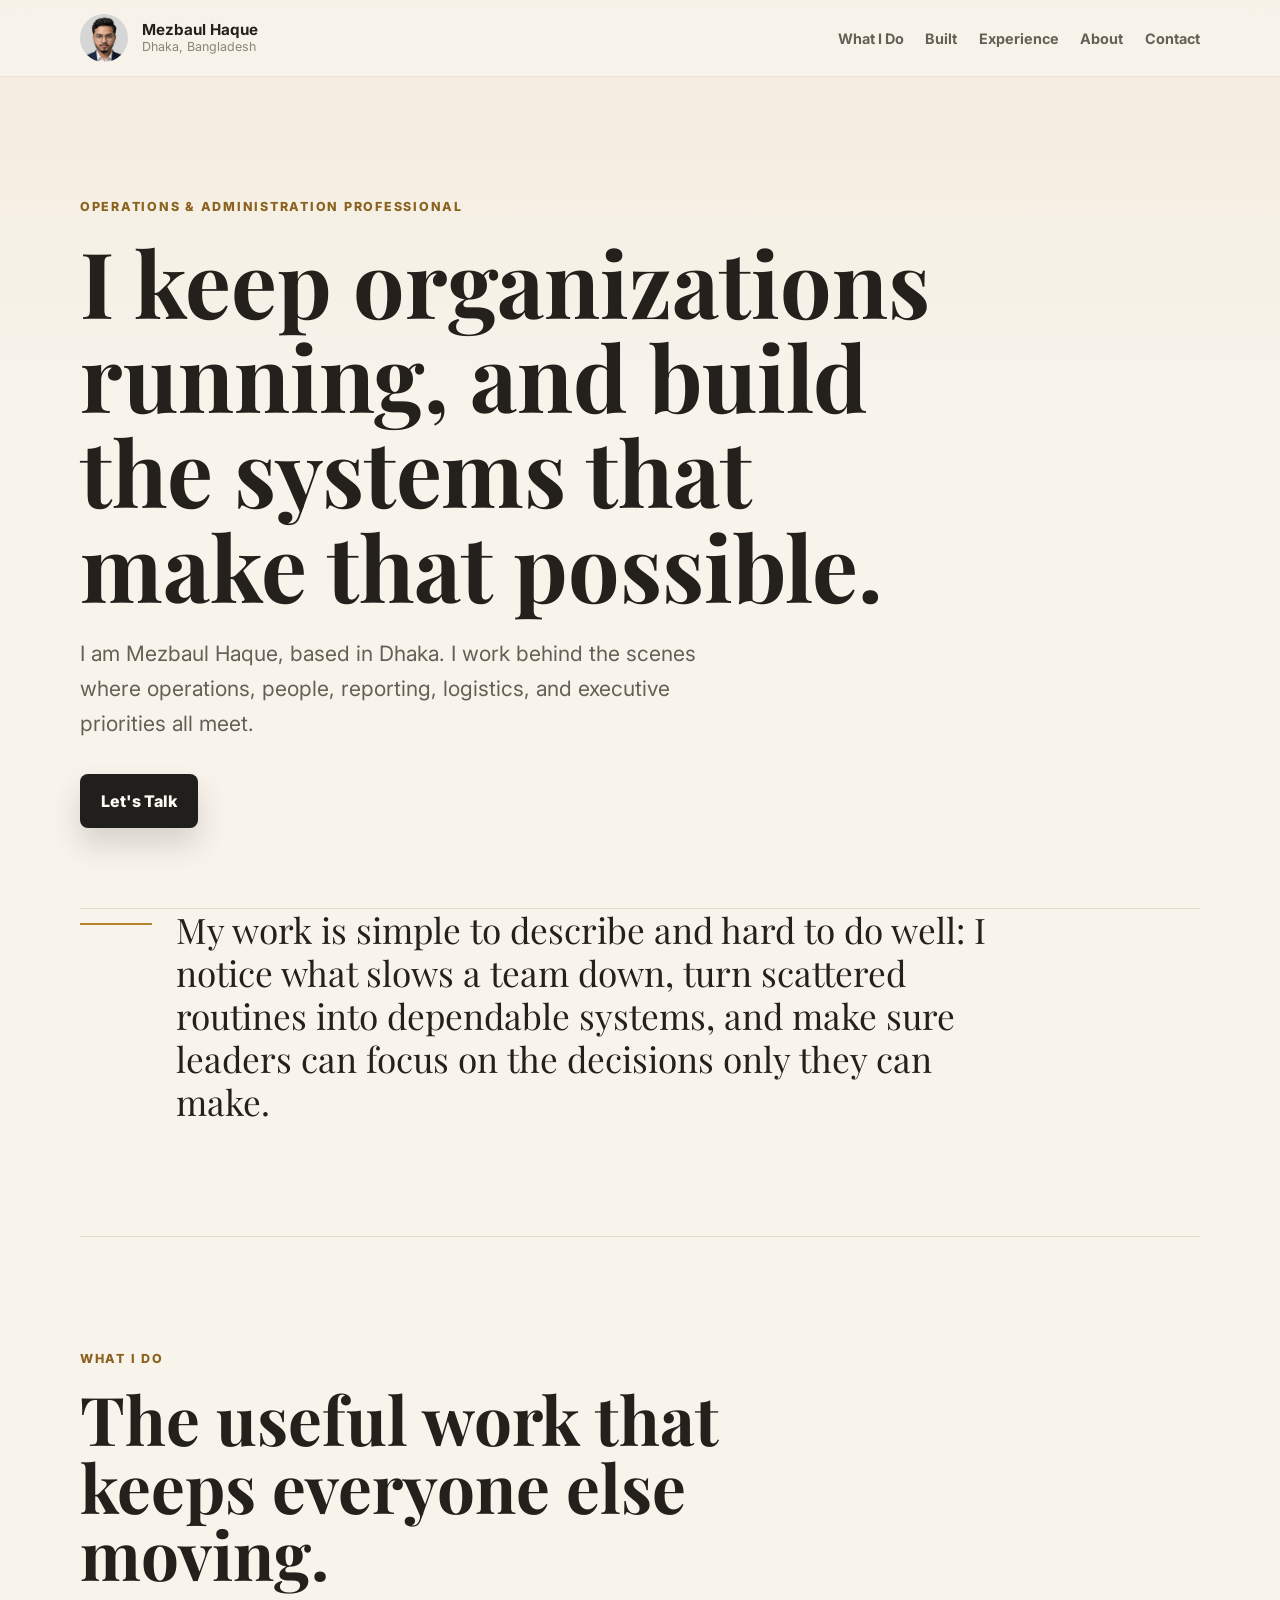
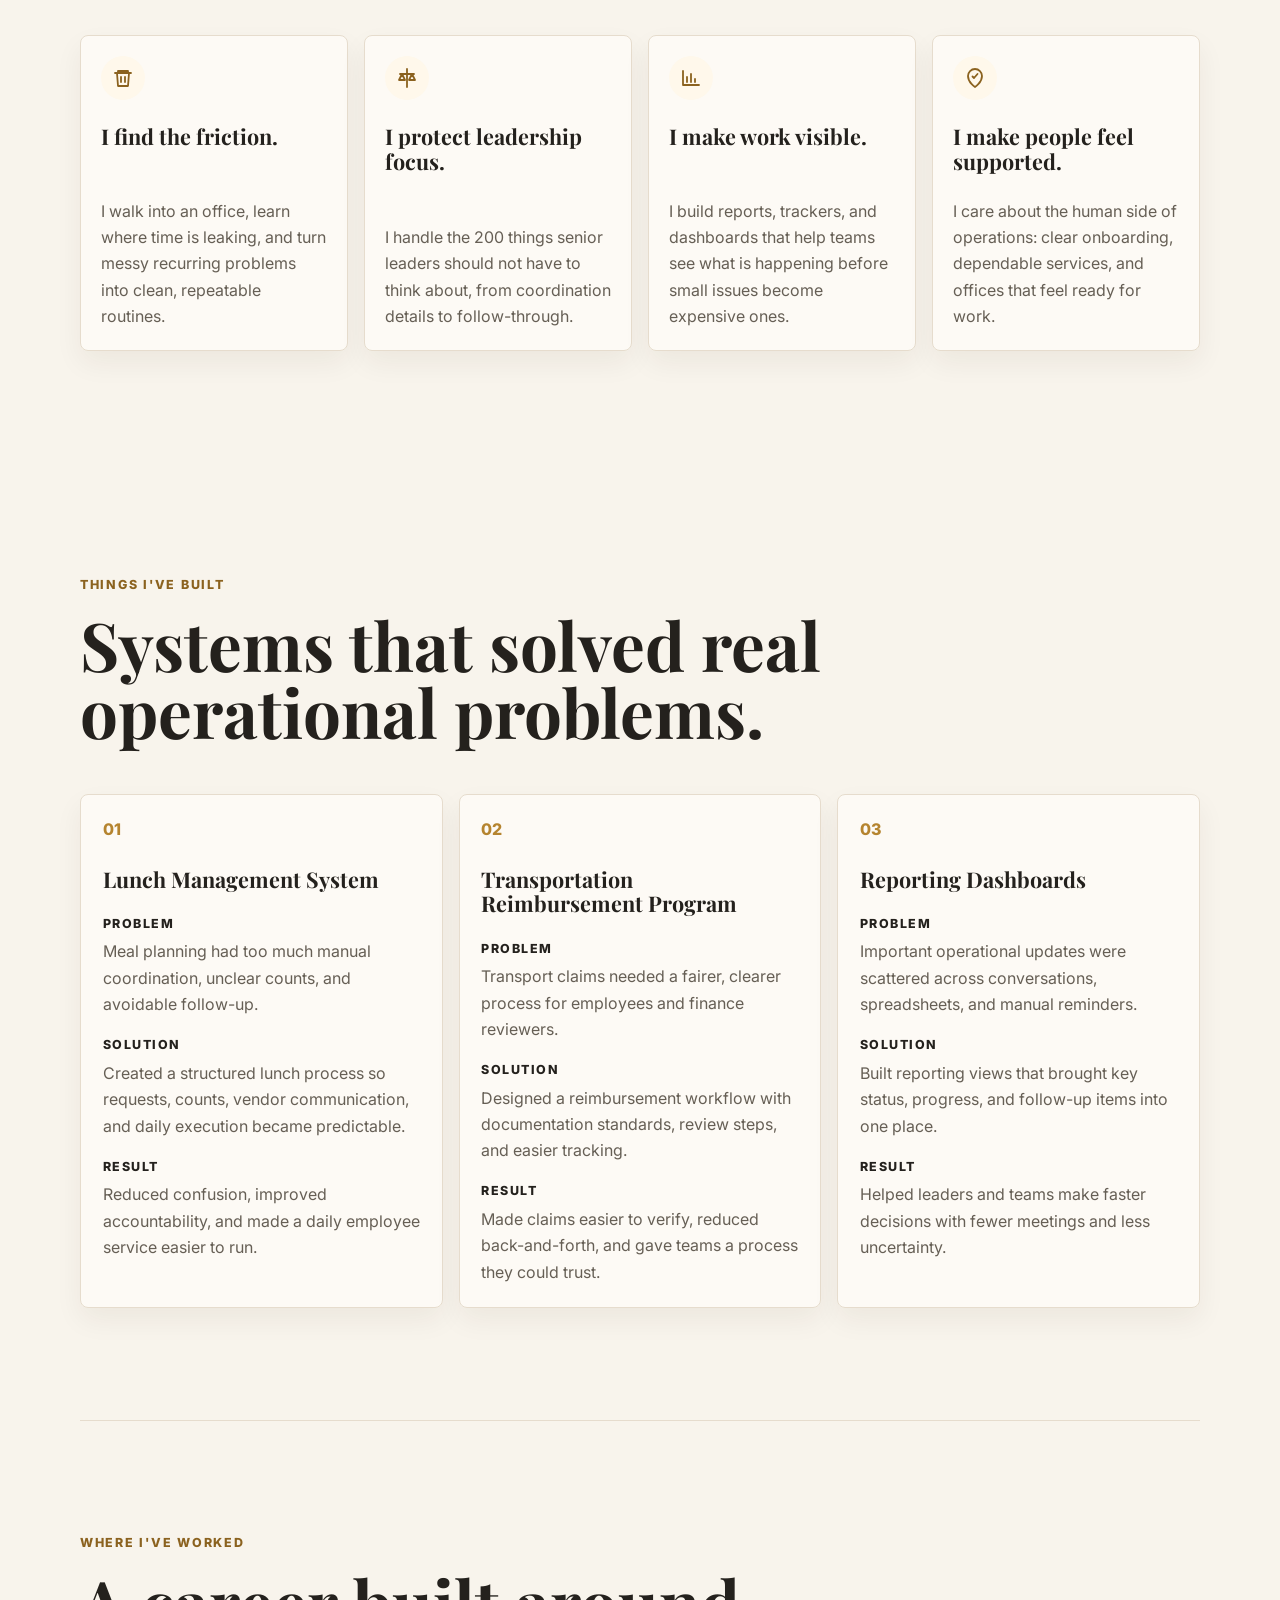
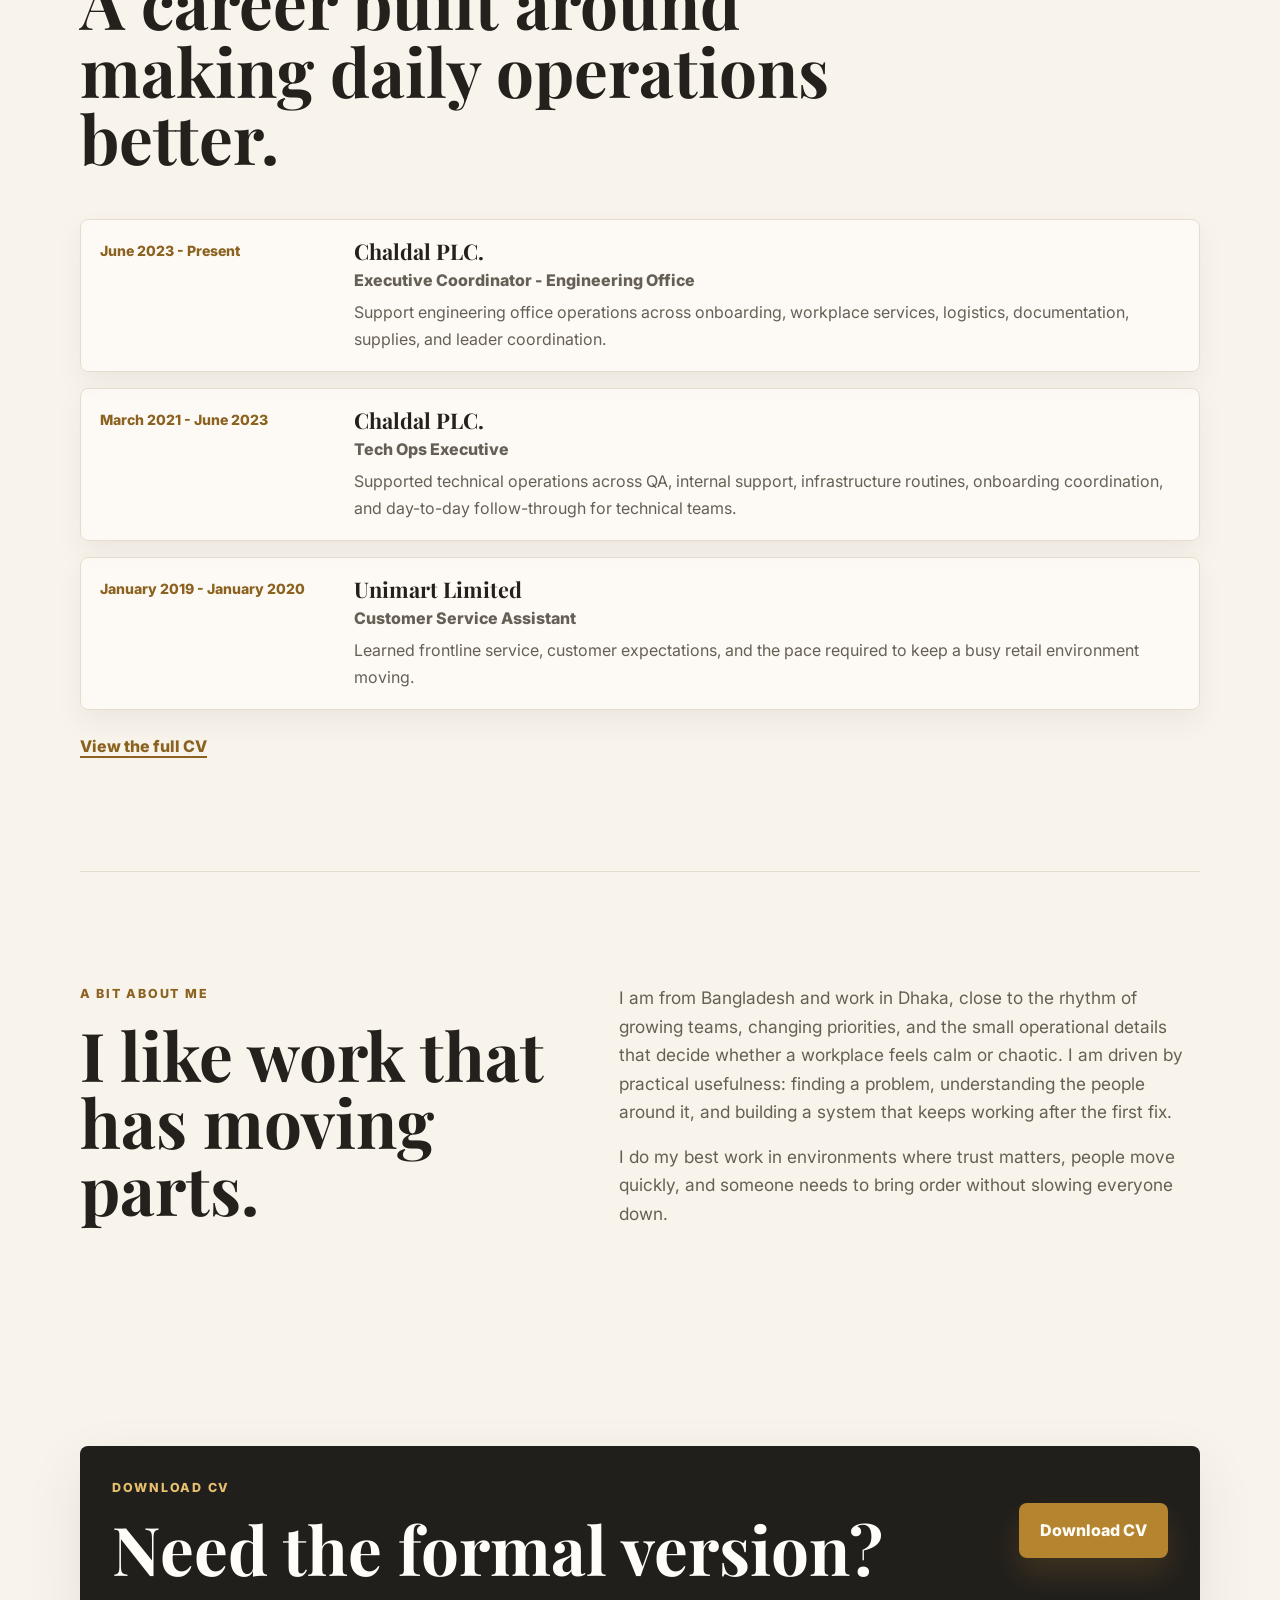
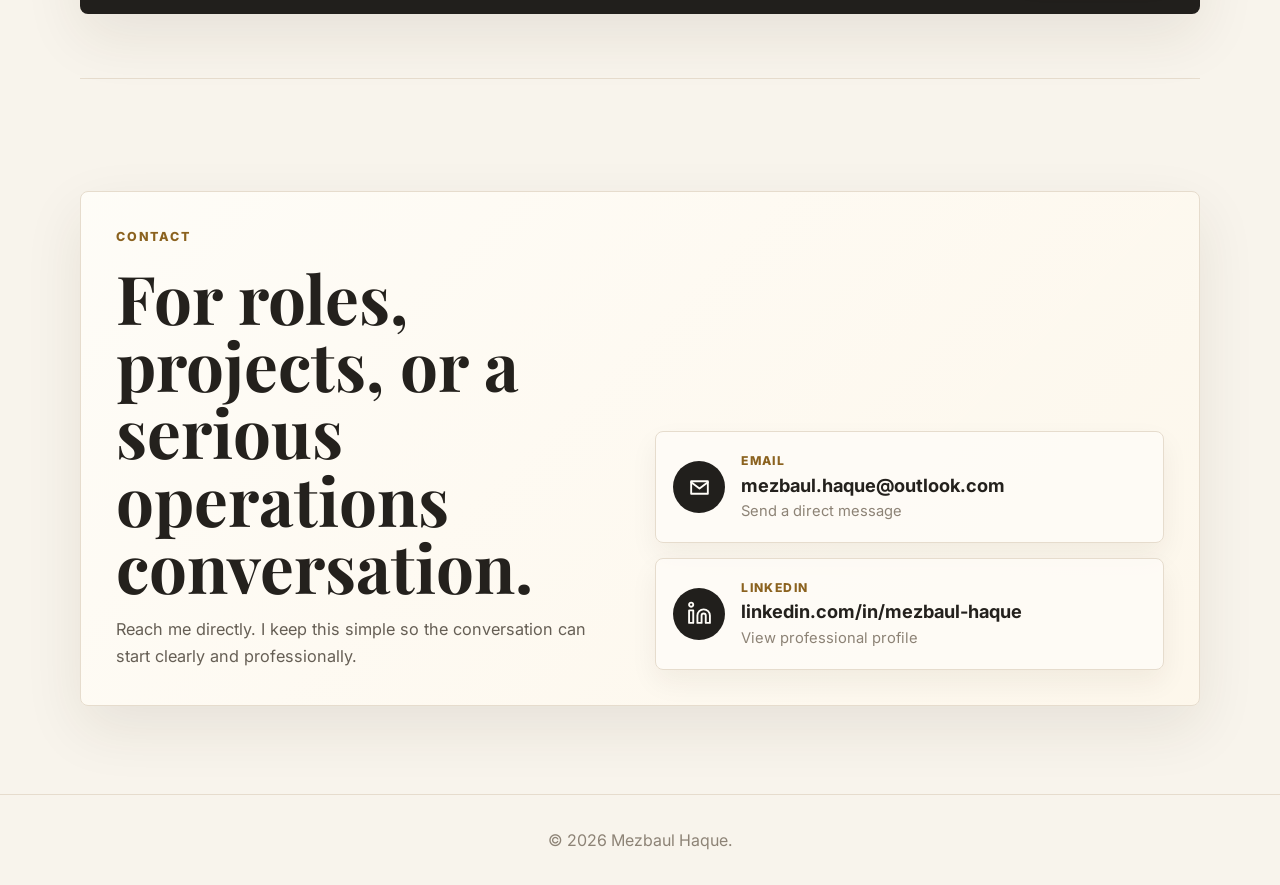
==== index.html @ 4c4c8327 "update 2" ====
<!DOCTYPE html>
<html lang="en">
<head>
  <meta charset="UTF-8">
  <meta name="viewport" content="width=device-width, initial-scale=1.0">
  <meta name="description" content="Personal portfolio for Mezbaul Haque, an Operations and Administration professional in Dhaka who builds the systems that keep organizations running.">
  <meta name="keywords" content="Mezbaul Haque, operations, administration, office operations, Dhaka, Bangladesh, portfolio">
  <meta name="robots" content="index, follow">
  <meta name="author" content="Mezbaul Haque">
  <meta name="theme-color" content="#f8f4ec">
  <meta name="color-scheme" content="light">
  <title>Mezbaul Haque | Operations &amp; Administration</title>

  <link rel="canonical" href="https://mezbaul.bd/">
  <meta property="og:type" content="website">
  <meta property="og:locale" content="en_US">
  <meta property="og:site_name" content="Mezbaul Haque">
  <meta property="og:title" content="Mezbaul Haque | Operations &amp; Administration">
  <meta property="og:description" content="I keep organizations running and build the systems that make that possible.">
  <meta property="og:url" content="https://mezbaul.bd/">
  <meta property="og:image" content="https://mezbaul.bd/assets/blog-demo-1.svg">
  <meta name="twitter:card" content="summary_large_image">
  <meta name="twitter:title" content="Mezbaul Haque | Operations &amp; Administration">
  <meta name="twitter:description" content="I keep organizations running and build the systems that make that possible.">

  <script type="application/ld+json">
    {
      "@context": "https://schema.org",
      "@type": "Person",
      "name": "Mezbaul Haque",
      "url": "https://mezbaul.bd/",
      "jobTitle": "Operations and Administration Professional",
      "address": {
        "@type": "PostalAddress",
        "addressLocality": "Dhaka",
        "addressCountry": "BD"
      },
      "email": "mailto:mezbaul.haque@outlook.com",
      "sameAs": ["https://linkedin.com/in/mezbaul-haque"],
      "knowsAbout": [
        "Office operations",
        "Administration",
        "Process improvement",
        "Reporting dashboards",
        "Transportation coordination",
        "Employee services",
        "SOP development"
      ]
    }
  </script>

  <link rel="preconnect" href="https://fonts.googleapis.com">
  <link rel="preconnect" href="https://fonts.gstatic.com" crossorigin>
  <link href="https://fonts.googleapis.com/css2?family=Inter:wght@400;500;600;700;800&family=Playfair+Display:wght@600;700&display=swap" rel="stylesheet">
  <link rel="icon" type="image/svg+xml" href="assets/favicon.svg">
  <link rel="stylesheet" href="styles.css">
</head>
<body>
  <a class="skip-link" href="#main-content">Skip to content</a>

  <header class="site-header">
    <nav class="nav" aria-label="Primary navigation">
      <a class="brand" href="#home" aria-label="Mezbaul Haque home">
        <img class="brand-logo" src="assets/logo.png" alt="Mezbaul Haque logo" width="48" height="48">
        <span class="brand-copy">
          <strong>Mezbaul Haque</strong>
          <span>Dhaka, Bangladesh</span>
        </span>
      </a>

      <button class="menu-toggle" id="menuToggle" type="button" aria-label="Toggle menu" aria-expanded="false" aria-controls="navLinks">
        <span class="line-1"></span>
        <span class="line-2"></span>
        <span class="line-3"></span>
      </button>

      <ul class="nav-links" id="navLinks">
        <li><a class="nav-link" href="#work">What I Do</a></li>
        <li><a class="nav-link" href="#built">Built</a></li>
        <li><a class="nav-link" href="#timeline">Experience</a></li>
        <li><a class="nav-link" href="#about">About</a></li>
        <li><a class="nav-link" href="#contact">Contact</a></li>
      </ul>
    </nav>
  </header>

  <main id="main-content" tabindex="-1">
    <section class="hero" id="home">
      <div class="hero-inner">
        <p class="eyebrow">Operations &amp; Administration Professional</p>
        <h1>I keep organizations running, and build the systems that make that possible.</h1>
        <p class="hero-copy">I am Mezbaul Haque, based in Dhaka. I work behind the scenes where operations, people, reporting, logistics, and executive priorities all meet.</p>
        <a class="button button-primary" href="#contact">Let's Talk</a>
      </div>
    </section>

    <section class="section intro-section" aria-label="Professional introduction">
      <div class="intro-line">
        <span></span>
        <p>My work is simple to describe and hard to do well: I notice what slows a team down, turn scattered routines into dependable systems, and make sure leaders can focus on the decisions only they can make.</p>
      </div>
    </section>

    <section class="section" id="work">
      <div class="section-heading">
        <p class="eyebrow">What I Do</p>
        <h2>The useful work that keeps everyone else moving.</h2>
      </div>

      <div class="capability-grid">
        <article class="capability-card">
          <div class="icon" aria-hidden="true">
            <svg viewBox="0 0 24 24"><path d="M4 7h16M7 7V5h10v2M6 7l1 13h10l1-13M10 11v5M14 11v5" fill="none" stroke="currentColor" stroke-width="1.8" stroke-linecap="round" stroke-linejoin="round"></path></svg>
          </div>
          <h3>I find the friction.</h3>
          <p>I walk into an office, learn where time is leaking, and turn messy recurring problems into clean, repeatable routines.</p>
        </article>

        <article class="capability-card">
          <div class="icon" aria-hidden="true">
            <svg viewBox="0 0 24 24"><path d="M12 3v18M5 8h14M7 8l-3 6h6L7 8Zm10 0-3 6h6l-3-6Z" fill="none" stroke="currentColor" stroke-width="1.8" stroke-linecap="round" stroke-linejoin="round"></path></svg>
          </div>
          <h3>I protect leadership focus.</h3>
          <p>I handle the 200 things senior leaders should not have to think about, from coordination details to follow-through.</p>
        </article>

        <article class="capability-card">
          <div class="icon" aria-hidden="true">
            <svg viewBox="0 0 24 24"><path d="M4 19V5M4 19h16M8 16v-5M12 16V8M16 16v-3" fill="none" stroke="currentColor" stroke-width="1.8" stroke-linecap="round" stroke-linejoin="round"></path></svg>
          </div>
          <h3>I make work visible.</h3>
          <p>I build reports, trackers, and dashboards that help teams see what is happening before small issues become expensive ones.</p>
        </article>

        <article class="capability-card">
          <div class="icon" aria-hidden="true">
            <svg viewBox="0 0 24 24"><path d="M12 21s7-4.4 7-11a7 7 0 0 0-14 0c0 6.6 7 11 7 11Z" fill="none" stroke="currentColor" stroke-width="1.8" stroke-linecap="round" stroke-linejoin="round"></path><path d="M9.5 10.5 11 12l3.5-4" fill="none" stroke="currentColor" stroke-width="1.8" stroke-linecap="round" stroke-linejoin="round"></path></svg>
          </div>
          <h3>I make people feel supported.</h3>
          <p>I care about the human side of operations: clear onboarding, dependable services, and offices that feel ready for work.</p>
        </article>
      </div>
    </section>

    <section class="section built-section" id="built">
      <div class="section-heading">
        <p class="eyebrow">Things I've Built</p>
        <h2>Systems that solved real operational problems.</h2>
      </div>

      <div class="case-grid">
        <article class="case-card">
          <p class="case-number">01</p>
          <h3>Lunch Management System</h3>
          <dl>
            <div>
              <dt>Problem</dt>
              <dd>Meal planning had too much manual coordination, unclear counts, and avoidable follow-up.</dd>
            </div>
            <div>
              <dt>Solution</dt>
              <dd>Created a structured lunch process so requests, counts, vendor communication, and daily execution became predictable.</dd>
            </div>
            <div>
              <dt>Result</dt>
              <dd>Reduced confusion, improved accountability, and made a daily employee service easier to run.</dd>
            </div>
          </dl>
        </article>

        <article class="case-card">
          <p class="case-number">02</p>
          <h3>Transportation Reimbursement Program</h3>
          <dl>
            <div>
              <dt>Problem</dt>
              <dd>Transport claims needed a fairer, clearer process for employees and finance reviewers.</dd>
            </div>
            <div>
              <dt>Solution</dt>
              <dd>Designed a reimbursement workflow with documentation standards, review steps, and easier tracking.</dd>
            </div>
            <div>
              <dt>Result</dt>
              <dd>Made claims easier to verify, reduced back-and-forth, and gave teams a process they could trust.</dd>
            </div>
          </dl>
        </article>

        <article class="case-card">
          <p class="case-number">03</p>
          <h3>Reporting Dashboards</h3>
          <dl>
            <div>
              <dt>Problem</dt>
              <dd>Important operational updates were scattered across conversations, spreadsheets, and manual reminders.</dd>
            </div>
            <div>
              <dt>Solution</dt>
              <dd>Built reporting views that brought key status, progress, and follow-up items into one place.</dd>
            </div>
            <div>
              <dt>Result</dt>
              <dd>Helped leaders and teams make faster decisions with fewer meetings and less uncertainty.</dd>
            </div>
          </dl>
        </article>
      </div>
    </section>

    <section class="section timeline-section" id="timeline">
      <div class="section-heading">
        <p class="eyebrow">Where I've Worked</p>
        <h2>A career built around making daily operations better.</h2>
      </div>

      <div class="timeline">
        <article class="timeline-item">
          <div class="timeline-date">June 2023 - Present</div>
          <div>
            <h3>Chaldal PLC.</h3>
            <p class="role">Executive Coordinator - Engineering Office</p>
            <p>Support engineering office operations across onboarding, workplace services, logistics, documentation, supplies, and leader coordination.</p>
          </div>
        </article>

        <article class="timeline-item">
          <div class="timeline-date">March 2021 - June 2023</div>
          <div>
            <h3>Chaldal PLC.</h3>
            <p class="role">Tech Ops Executive</p>
            <p>Supported technical operations across QA, internal support, infrastructure routines, onboarding coordination, and day-to-day follow-through for technical teams.</p>
          </div>
        </article>

        <article class="timeline-item">
          <div class="timeline-date">January 2019 - January 2020</div>
          <div>
            <h3>Unimart Limited</h3>
            <p class="role">Customer Service Assistant</p>
            <p>Learned frontline service, customer expectations, and the pace required to keep a busy retail environment moving.</p>
          </div>
        </article>
      </div>

      <a class="text-link" href="assets/Mezbaul_haque_Resume.pdf" target="_blank" rel="noopener noreferrer">View the full CV</a>
    </section>

    <section class="section about-section" id="about">
      <div class="section-heading">
        <p class="eyebrow">A Bit About Me</p>
        <h2>I like work that has moving parts.</h2>
      </div>
      <div class="about-copy">
        <p>I am from Bangladesh and work in Dhaka, close to the rhythm of growing teams, changing priorities, and the small operational details that decide whether a workplace feels calm or chaotic. I am driven by practical usefulness: finding a problem, understanding the people around it, and building a system that keeps working after the first fix.</p>
        <p>I do my best work in environments where trust matters, people move quickly, and someone needs to bring order without slowing everyone down.</p>
      </div>
    </section>

    <section class="cv-band" aria-label="Download CV">
      <div>
        <p class="eyebrow">Download CV</p>
        <h2>Need the formal version?</h2>
      </div>
      <a class="button button-secondary" href="assets/Mezbaul_haque_Resume.pdf" download>Download CV</a>
    </section>

    <section class="section contact-section" id="contact">
      <div class="contact-panel">
        <div class="section-heading contact-heading">
          <p class="eyebrow">Contact</p>
          <h2>For roles, projects, or a serious operations conversation.</h2>
          <p>Reach me directly. I keep this simple so the conversation can start clearly and professionally.</p>
        </div>

        <div class="contact-links">
          <a class="contact-card" href="mailto:mezbaul.haque@outlook.com" aria-label="Email Mezbaul Haque">
            <span class="contact-icon" aria-hidden="true">
              <svg viewBox="0 0 24 24" focusable="false">
                <path d="M4 6h16v12H4z" fill="none" stroke="currentColor" stroke-width="1.8" stroke-linecap="round" stroke-linejoin="round"></path>
                <path d="m4 7 8 6 8-6" fill="none" stroke="currentColor" stroke-width="1.8" stroke-linecap="round" stroke-linejoin="round"></path>
              </svg>
            </span>
            <span class="contact-copy">
              <span>Email</span>
              <strong>mezbaul.haque@outlook.com</strong>
              <em>Send a direct message</em>
            </span>
          </a>

          <a class="contact-card" href="https://linkedin.com/in/mezbaul-haque" target="_blank" rel="noopener noreferrer" aria-label="Open Mezbaul Haque LinkedIn profile">
            <span class="contact-icon" aria-hidden="true">
              <svg viewBox="0 0 24 24" focusable="false">
                <path d="M16 8a6 6 0 0 1 6 6v7h-4v-7a2 2 0 0 0-4 0v7h-4v-7a6 6 0 0 1 6-6Z" fill="none" stroke="currentColor" stroke-width="1.8" stroke-linecap="round" stroke-linejoin="round"></path>
                <path d="M2 9h4v12H2z" fill="none" stroke="currentColor" stroke-width="1.8" stroke-linecap="round" stroke-linejoin="round"></path>
                <path d="M4 5.5a2 2 0 1 0 0-4 2 2 0 0 0 0 4Z" fill="none" stroke="currentColor" stroke-width="1.8" stroke-linecap="round" stroke-linejoin="round"></path>
              </svg>
            </span>
            <span class="contact-copy">
              <span>LinkedIn</span>
              <strong>linkedin.com/in/mezbaul-haque</strong>
              <em>View professional profile</em>
            </span>
          </a>
        </div>
      </div>
    </section>
  </main>

  <footer class="footer">
    <p>&copy; 2026 Mezbaul Haque.</p>
  </footer>

  <script src="script.js" defer></script>
</body>
</html>
---- styles.css ----
:root {
  --bg: #f8f4ec;
  --surface: #fffdf8;
  --surface-strong: #fff8eb;
  --ink: #24211d;
  --ink-soft: #665f55;
  --muted: #8d8376;
  --line: #e6dccd;
  --gold: #b5842f;
  --gold-dark: #8b621f;
  --charcoal: #211f1c;
  --white: #fffdf8;
  --shadow: 0 22px 60px rgba(55, 40, 18, 0.09);
  --shadow-soft: 0 12px 28px rgba(55, 40, 18, 0.06);
  --container: 1120px;
  --radius: 8px;
  --ease: 240ms ease;
}

* {
  box-sizing: border-box;
  margin: 0;
  padding: 0;
}

html {
  scroll-behavior: smooth;
  scroll-padding-top: 92px;
}

body {
  min-height: 100vh;
  background: linear-gradient(180deg, rgba(181, 132, 47, 0.08), transparent 420px), var(--bg);
  color: var(--ink);
  font-family: "Inter", system-ui, -apple-system, BlinkMacSystemFont, "Segoe UI", sans-serif;
  line-height: 1.65;
}

body.menu-open {
  overflow: hidden;
}

a {
  color: inherit;
}

.skip-link {
  position: fixed;
  top: -4rem;
  left: 1rem;
  z-index: 20;
  background: var(--charcoal);
  color: var(--white);
  padding: 0.6rem 0.8rem;
  border-radius: var(--radius);
  text-decoration: none;
}

.skip-link:focus {
  top: 1rem;
}

.site-header {
  position: sticky;
  top: 0;
  z-index: 10;
  border-bottom: 1px solid rgba(230, 220, 205, 0.75);
  background: rgba(248, 244, 236, 0.86);
  backdrop-filter: blur(18px);
}

.nav {
  width: min(var(--container), calc(100% - 2rem));
  min-height: 76px;
  margin: 0 auto;
  display: flex;
  align-items: center;
  justify-content: space-between;
  gap: 1rem;
}

.brand {
  display: inline-flex;
  align-items: center;
  flex: 0 0 auto;
  gap: 0.85rem;
  min-width: 0;
  text-decoration: none;
}

.brand-logo {
  width: 48px;
  height: 48px;
  max-width: 48px;
  max-height: 48px;
  display: block;
  flex: 0 0 48px;
  object-fit: cover;
  border-radius: 50%;
}

.brand-copy {
  display: grid;
  line-height: 1.2;
}

.brand-copy strong {
  font-size: 0.95rem;
}

.brand-copy span {
  color: var(--muted);
  font-size: 0.78rem;
}

.nav-links {
  display: flex;
  align-items: center;
  gap: 1.35rem;
  list-style: none;
}

.nav-link {
  color: var(--ink-soft);
  font-size: 0.9rem;
  font-weight: 700;
  text-decoration: none;
}

.nav-link:hover,
.nav-link.active {
  color: var(--gold-dark);
}

/* Hamburger Menu Icon */
.menu-toggle {
  display: none;
  position: relative;
  width: 24px;
  height: 24px;
  padding: 8px;
  border: none;
  background: transparent;
  cursor: pointer;
  flex: 0 0 auto;
  align-items: center;
  justify-content: center;
}

.menu-toggle span {
  display: block;
  position: absolute;
  width: 20px;
  height: 2px;
  background-color: var(--ink);
  border-radius: 2px;
  transform-origin: center;
  transition: all 250ms cubic-bezier(0.4, 0, 0.2, 1);
  left: 50%;
  margin-left: -10px;
}

/* Three evenly spaced lines */
.menu-toggle span:nth-child(1) {
  top: 4px;
}

.menu-toggle span:nth-child(2) {
  top: 11px;
}

.menu-toggle span:nth-child(3) {
  top: 18px;
}

/* X animation - top line rotates 45deg */
body.menu-open .menu-toggle span:nth-child(1) {
  top: 11px;
  transform: rotate(45deg);
}

/* X animation - middle line fades out */
body.menu-open .menu-toggle span:nth-child(2) {
  opacity: 0;
  transform: rotate(0deg);
}

/* X animation - bottom line rotates -45deg */
body.menu-open .menu-toggle span:nth-child(3) {
  top: 11px;
  transform: rotate(-45deg);
}

main {
  width: min(var(--container), calc(100% - 2rem));
  margin: 0 auto;
}

.hero {
  min-height: calc(100vh - 76px);
  display: grid;
  align-items: center;
  padding: clamp(4.5rem, 10vw, 7.5rem) 0 clamp(3rem, 7vw, 5rem);
}

.hero-inner {
  max-width: 940px;
}

.eyebrow {
  margin-bottom: 1rem;
  color: var(--gold-dark);
  font-size: 0.78rem;
  font-weight: 800;
  letter-spacing: 0.14em;
  text-transform: uppercase;
}

h1,
h2,
h3 {
  font-family: "Playfair Display", Georgia, serif;
  font-weight: 700;
  letter-spacing: 0;
}

h1 {
  max-width: 900px;
  font-size: clamp(2.8rem, 8vw, 5.7rem);
  line-height: 1.04;
}

.hero-copy {
  max-width: 650px;
  margin: 1.5rem 0 2rem;
  color: var(--ink-soft);
  font-size: clamp(1.05rem, 2.8vw, 1.32rem);
}

.button {
  display: inline-flex;
  min-height: 48px;
  align-items: center;
  justify-content: center;
  border: 1px solid transparent;
  border-radius: var(--radius);
  padding: 0.82rem 1.25rem;
  font-weight: 800;
  text-decoration: none;
  transition: transform var(--ease), box-shadow var(--ease), background-color var(--ease);
}

.button:hover {
  transform: translateY(-2px);
}

.button-primary {
  background: var(--charcoal);
  color: var(--white);
  box-shadow: 0 16px 30px rgba(36, 33, 29, 0.16);
}

.button-secondary {
  background: var(--gold);
  color: var(--white);
  box-shadow: 0 16px 30px rgba(181, 132, 47, 0.2);
}

.section {
  padding: clamp(4rem, 9vw, 7rem) 0;
  border-top: 1px solid var(--line);
}

.section-heading {
  max-width: 760px;
  margin-bottom: clamp(1.8rem, 5vw, 3rem);
}

.section-heading h2,
.cv-band h2 {
  font-size: clamp(2.1rem, 7vw, 4.2rem);
  line-height: 1;
}

.intro-section {
  padding-top: 0;
}

.intro-line {
  max-width: 920px;
  display: grid;
  grid-template-columns: 72px 1fr;
  gap: 1.5rem;
  align-items: start;
}

.intro-line span {
  height: 2px;
  margin-top: 0.85rem;
  background: var(--gold);
}

.intro-line p {
  color: var(--ink);
  font-family: "Playfair Display", Georgia, serif;
  font-size: clamp(1.35rem, 4vw, 2.2rem);
  line-height: 1.22;
}

.capability-grid,
.case-grid {
  display: grid;
  grid-template-columns: repeat(4, minmax(0, 1fr));
  gap: 1rem;
}

.capability-card,
.case-card,
.timeline-item,
.contact-links a {
  border: 1px solid var(--line);
  border-radius: var(--radius);
  background: rgba(255, 253, 248, 0.74);
  box-shadow: var(--shadow-soft);
}

.capability-card {
  min-height: 260px;
  padding: 1.25rem;
  display: flex;
  flex-direction: column;
}

.icon {
  width: 44px;
  height: 44px;
  display: inline-grid;
  place-items: center;
  margin-bottom: 1.5rem;
  border-radius: 50%;
  background: var(--surface-strong);
  color: var(--gold-dark);
}

.icon svg {
  width: 24px;
  height: 24px;
}

.capability-card h3,
.case-card h3,
.timeline-item h3 {
  font-size: 1.35rem;
  line-height: 1.15;
}

.capability-card p,
.case-card dd,
.timeline-item p,
.about-copy p {
  color: var(--ink-soft);
}

.capability-card p {
  margin-top: auto;
  padding-top: 1.5rem;
}

.built-section {
  border-top: 0;
}

.case-grid {
  grid-template-columns: repeat(3, minmax(0, 1fr));
}

.case-card {
  padding: 1.35rem;
}

.case-number {
  margin-bottom: 1.5rem;
  color: var(--gold);
  font-weight: 800;
}

.case-card dl {
  display: grid;
  gap: 1.1rem;
  margin-top: 1.4rem;
}

.case-card dt {
  color: var(--ink);
  font-size: 0.78rem;
  font-weight: 800;
  letter-spacing: 0.12em;
  text-transform: uppercase;
}

.case-card dd {
  margin-top: 0.25rem;
}

.timeline {
  display: grid;
  gap: 1rem;
}

.timeline-item {
  display: grid;
  grid-template-columns: minmax(160px, 230px) 1fr;
  gap: 1.5rem;
  padding: 1.2rem;
}

.timeline-date {
  color: var(--gold-dark);
  font-size: 0.88rem;
  font-weight: 800;
}

.role {
  margin: 0.2rem 0 0.35rem;
  color: var(--ink);
  font-weight: 800;
}

.text-link {
  display: inline-flex;
  margin-top: 1.4rem;
  color: var(--gold-dark);
  font-weight: 800;
  text-decoration-thickness: 2px;
  text-underline-offset: 4px;
}

.about-section {
  display: grid;
  grid-template-columns: 0.9fr 1.1fr;
  gap: clamp(2rem, 6vw, 4rem);
  align-items: start;
}

.about-copy {
  max-width: 680px;
  display: grid;
  gap: 1rem;
  font-size: 1.08rem;
}

.cv-band {
  margin: clamp(2rem, 6vw, 4rem) 0;
  padding: clamp(1.3rem, 5vw, 2rem);
  display: flex;
  align-items: center;
  justify-content: space-between;
  gap: 1.5rem;
  border-radius: var(--radius);
  background: var(--charcoal);
  color: var(--white);
  box-shadow: var(--shadow);
}

.cv-band .eyebrow {
  color: #e7c06f;
}

.contact-section {
  padding-bottom: clamp(3.5rem, 8vw, 5.5rem);
}

.contact-panel {
  display: grid;
  grid-template-columns: minmax(0, 0.95fr) minmax(360px, 1fr);
  gap: clamp(1.5rem, 5vw, 3.5rem);
  align-items: end;
  padding: clamp(1.25rem, 5vw, 2.2rem);
  border: 1px solid var(--line);
  border-radius: var(--radius);
  background: linear-gradient(135deg, rgba(255, 253, 248, 0.92), rgba(255, 248, 235, 0.72));
  box-shadow: var(--shadow);
}

.contact-heading {
  margin-bottom: 0;
}

.contact-heading p:last-child {
  max-width: 560px;
  margin-top: 1rem;
  color: var(--ink-soft);
  font-size: 1.02rem;
}

.contact-links {
  display: grid;
  gap: 0.9rem;
}

.contact-card {
  display: grid;
  grid-template-columns: 52px minmax(0, 1fr);
  gap: 1rem;
  align-items: center;
  min-height: 112px;
  padding: 1.05rem;
  border: 1px solid rgba(230, 220, 205, 0.92);
  border-radius: var(--radius);
  background: var(--surface);
  color: var(--ink);
  text-decoration: none;
  box-shadow: 0 10px 24px rgba(55, 40, 18, 0.05);
  transition: transform var(--ease), border-color var(--ease), box-shadow var(--ease);
}

.contact-card:hover {
  transform: translateY(-2px);
  border-color: rgba(181, 132, 47, 0.55);
  box-shadow: 0 18px 38px rgba(55, 40, 18, 0.1);
}

.contact-icon {
  width: 52px;
  height: 52px;
  display: inline-grid;
  place-items: center;
  border-radius: 50%;
  background: var(--charcoal);
  color: var(--white);
}

.contact-icon svg {
  width: 25px;
  height: 25px;
}

.contact-copy {
  min-width: 0;
  display: grid;
  gap: 0.16rem;
}

.contact-copy span {
  color: var(--gold-dark);
  font-size: 0.76rem;
  font-weight: 800;
  letter-spacing: 0.12em;
  text-transform: uppercase;
}

.contact-copy strong {
  font-size: clamp(1rem, 2.4vw, 1.14rem);
  line-height: 1.25;
  overflow-wrap: anywhere;
}

.contact-copy em {
  color: var(--muted);
  font-size: 0.92rem;
  font-style: normal;
}


.footer {
  border-top: 1px solid var(--line);
  padding: 2rem 1rem;
  color: var(--muted);
  text-align: center;
}

a:focus-visible,
button:focus-visible {
  outline: 3px solid rgba(181, 132, 47, 0.5);
  outline-offset: 4px;
}

.reveal {
  opacity: 1;
  transform: translateY(14px);
  transition: transform 700ms ease;
}

.reveal.is-visible {
  transform: translateY(0);
}

@media (max-width: 960px) {
  .capability-grid,
  .case-grid {
    grid-template-columns: repeat(2, minmax(0, 1fr));
  }

  .about-section {
    grid-template-columns: 1fr;
  }
}

@media (max-width: 740px) {
  .nav {
    min-height: 68px;
  }

  .brand-copy span {
    display: none;
  }

  .menu-toggle {
    display: grid;
  }

  .nav-links {
    position: fixed;
    inset: 68px 1rem auto 1rem;
    display: none;
    padding: 1rem;
    border: 1px solid var(--line);
    border-radius: var(--radius);
    background: var(--surface);
    box-shadow: var(--shadow);
  }

  .nav-links.active {
    display: grid;
  }

  .hero {
    min-height: auto;
  }

  .intro-line,
  .timeline-item,
  .contact-links {
    grid-template-columns: 1fr;
  }

  .contact-panel {
    grid-template-columns: 1fr;
    padding: 1rem;
  }

  .contact-card {
    grid-template-columns: 46px minmax(0, 1fr);
    min-height: 104px;
    padding: 0.95rem;
  }

  .contact-icon {
    width: 46px;
    height: 46px;
  }

  .intro-line span {
    width: 72px;
  }

  .capability-grid,
  .case-grid {
    grid-template-columns: 1fr;
  }

  .capability-card {
    min-height: 220px;
  }

  .cv-band {
    align-items: stretch;
    flex-direction: column;
  }

  .button {
    width: 100%;
  }
}

@media (prefers-reduced-motion: reduce) {
  *,
  *::before,
  *::after {
    scroll-behavior: auto !important;
    transition-duration: 0ms !important;
  }

  .reveal {
    opacity: 1;
    transform: none;
  }
}
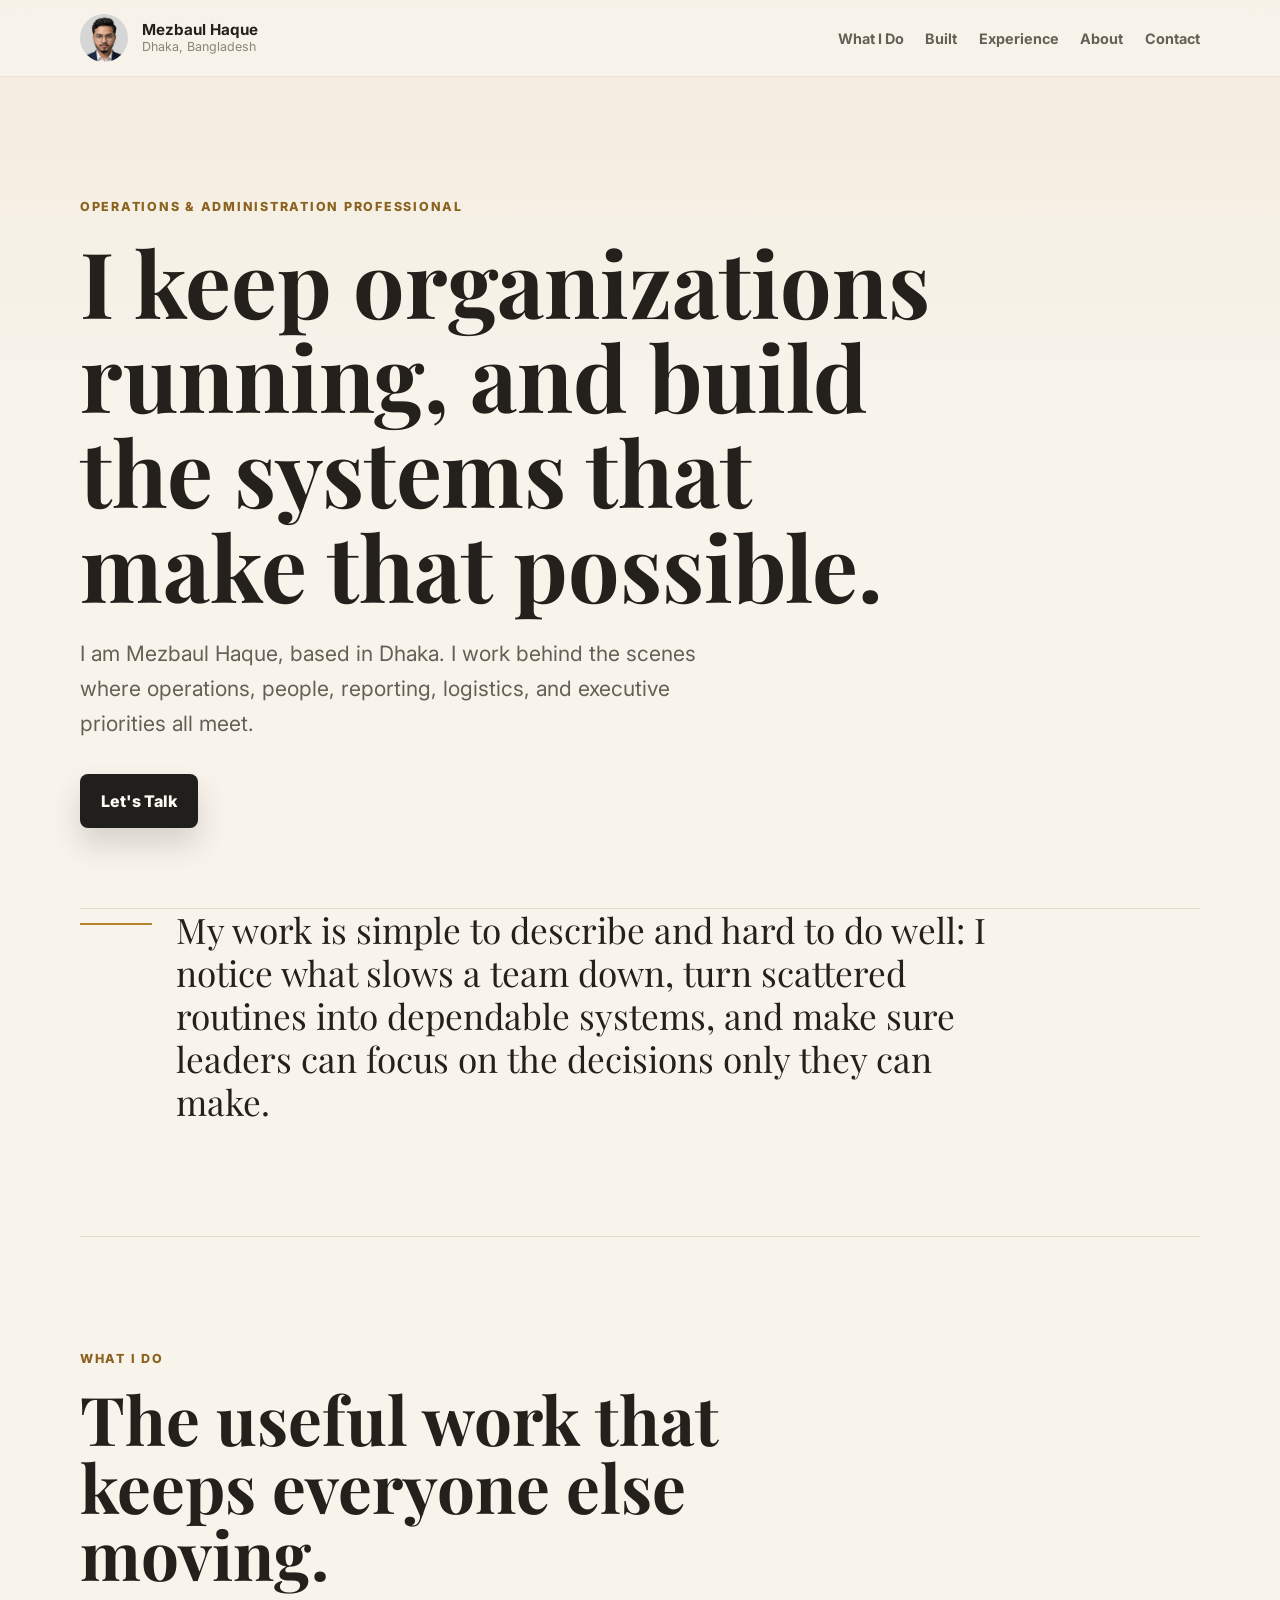
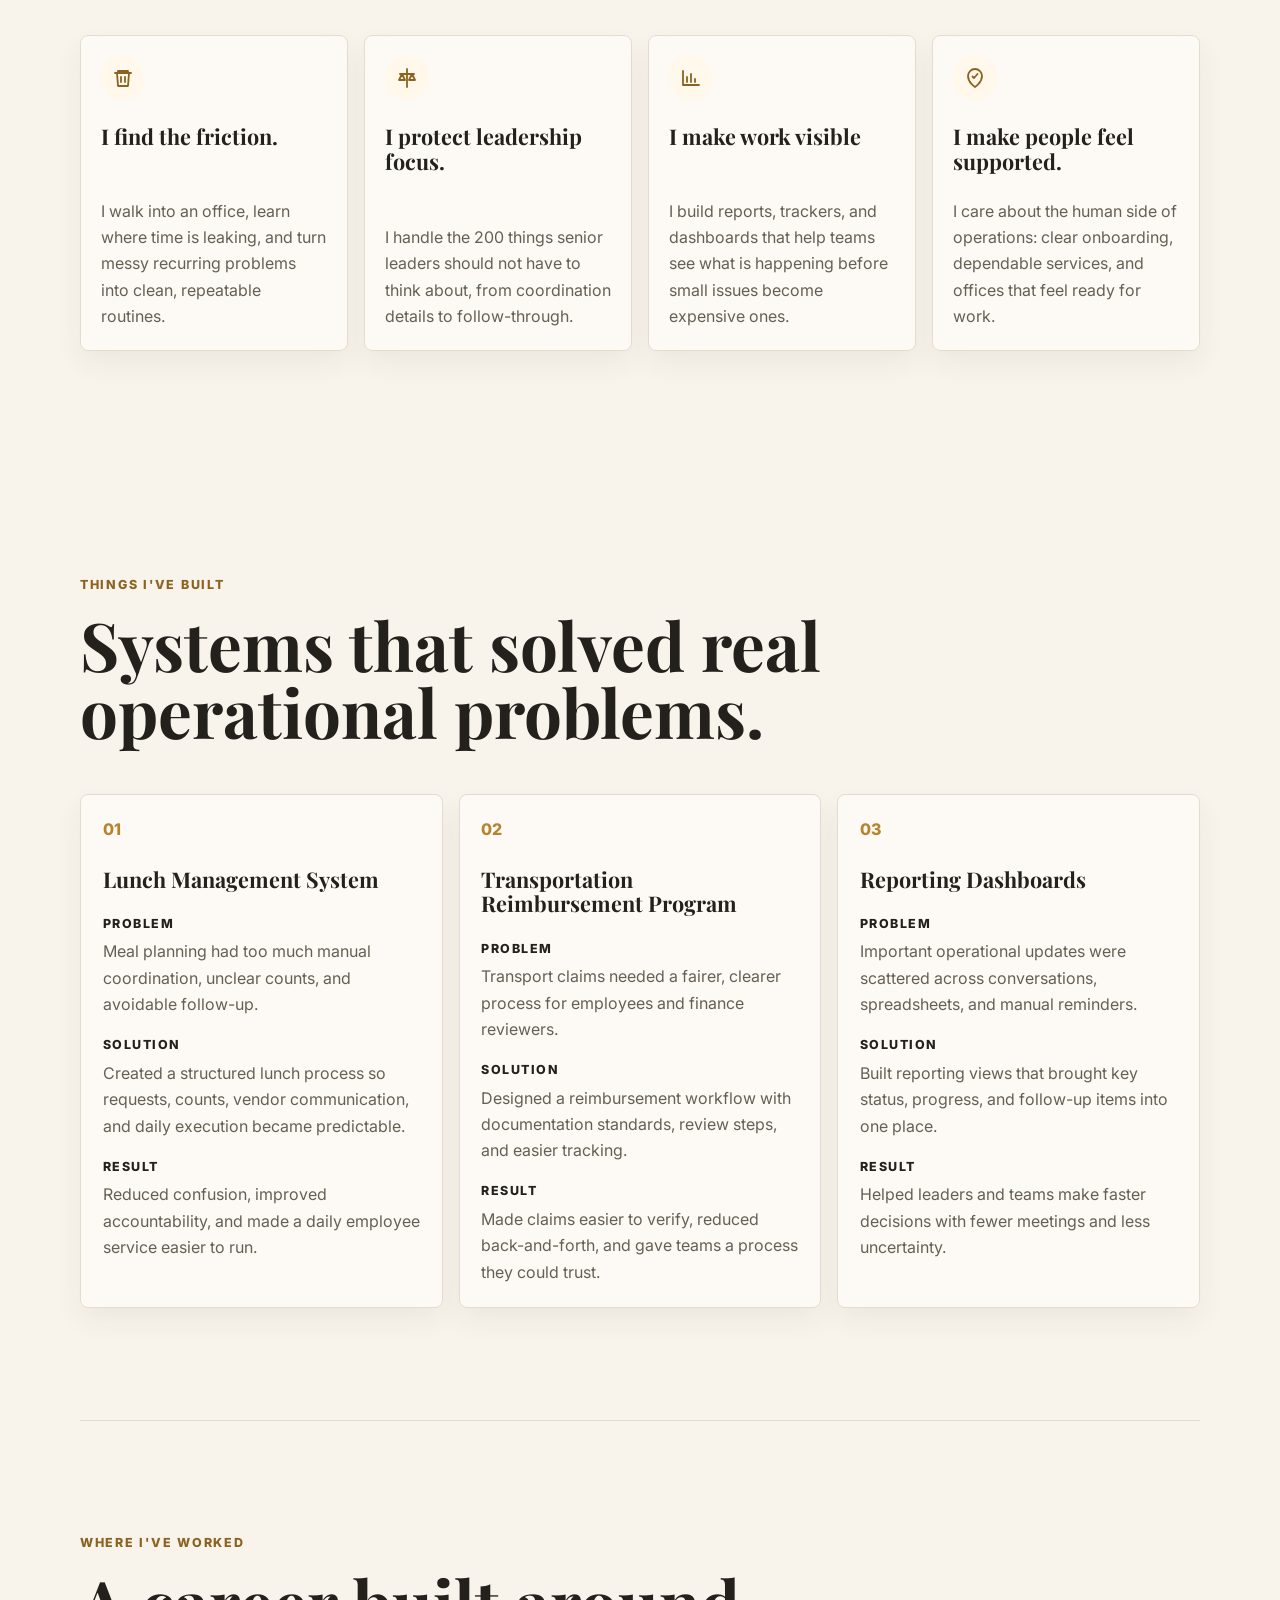
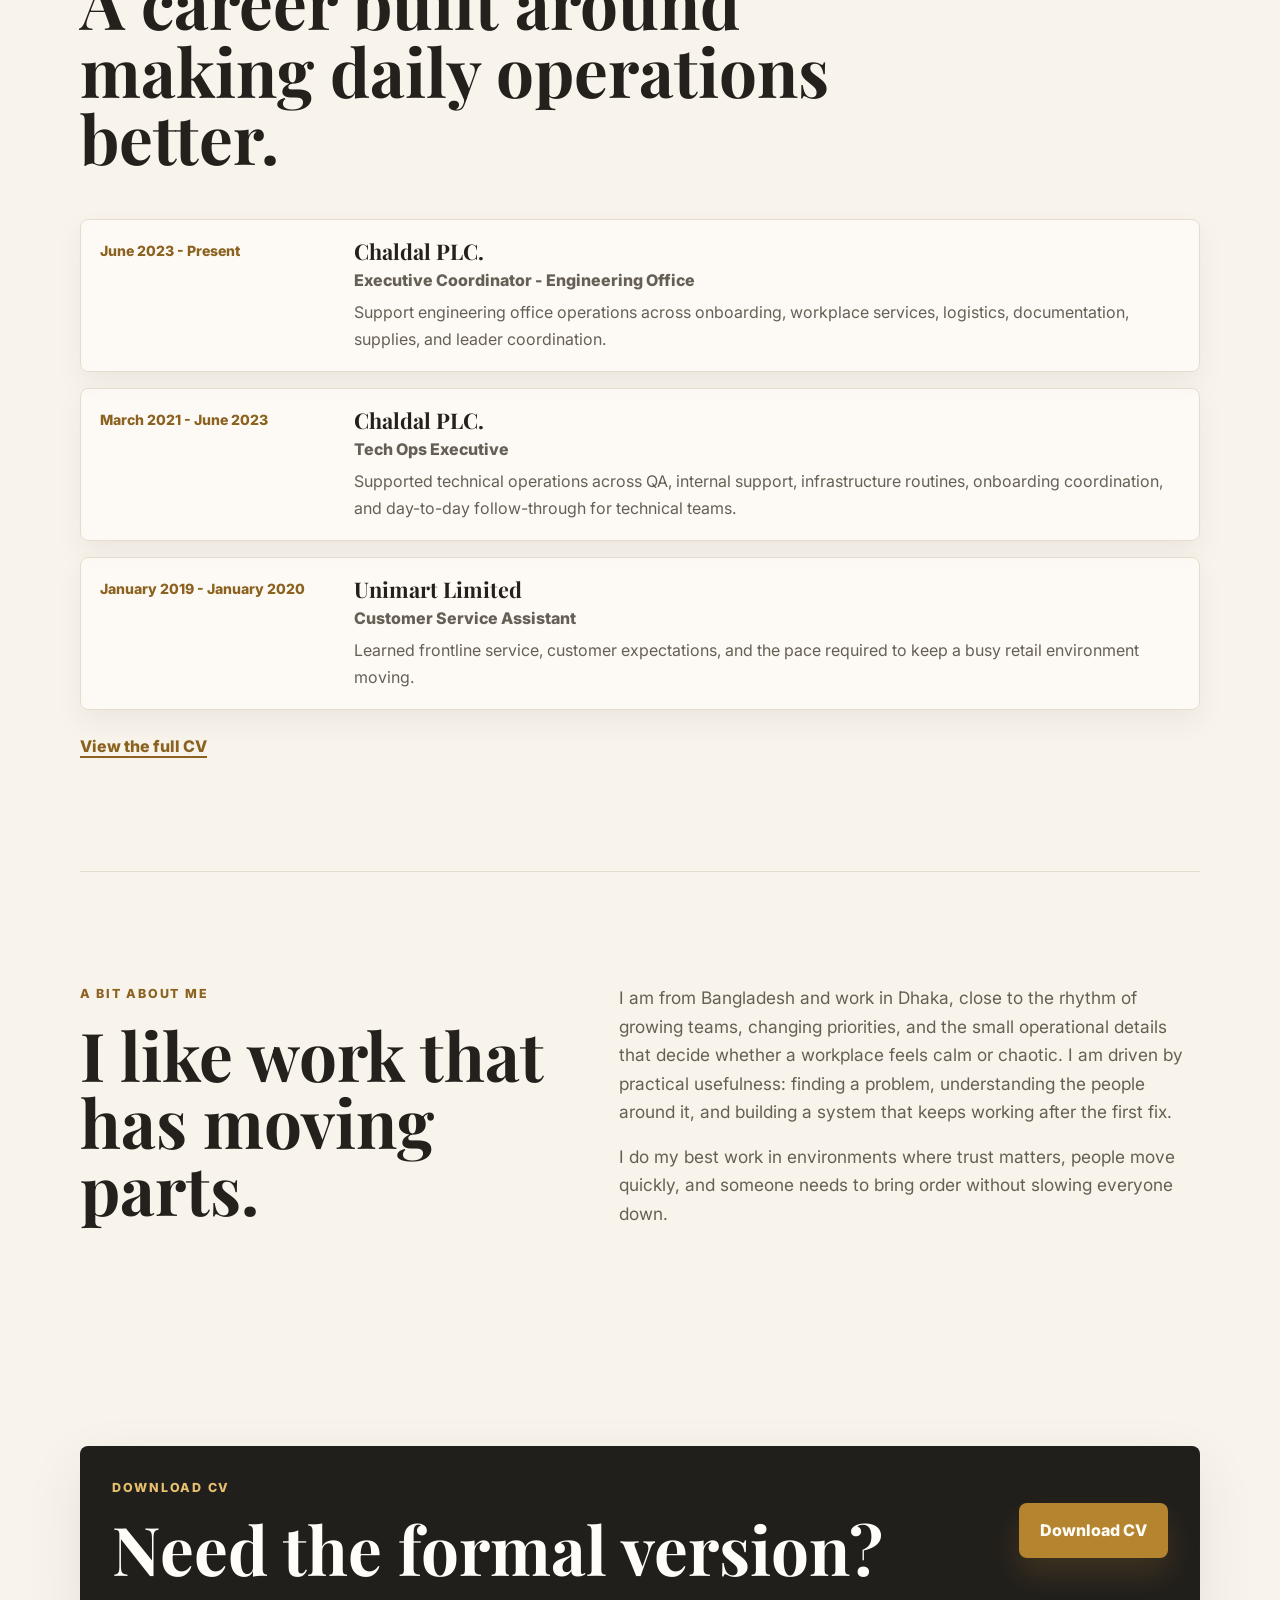
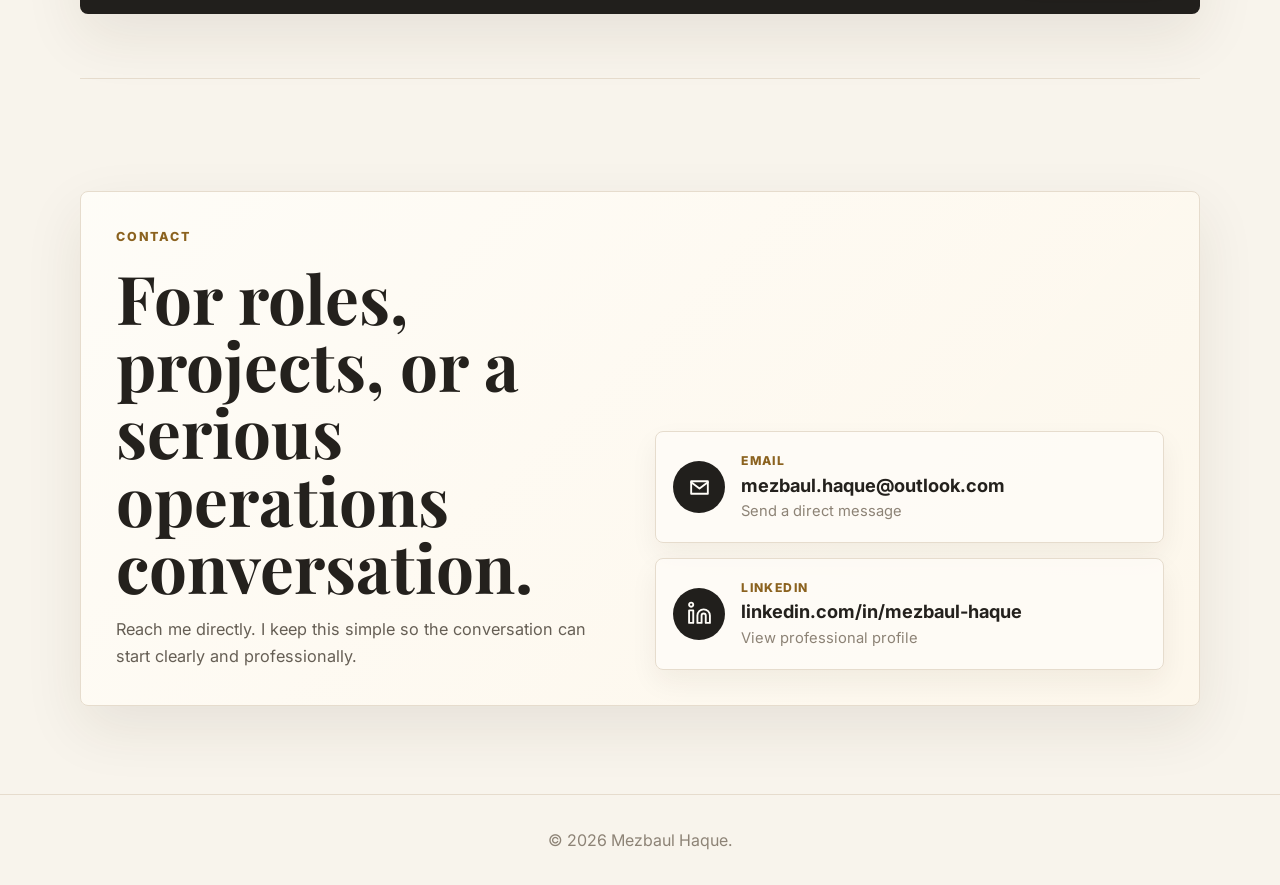
==== commit a127b9df: "update 3" ====
--- a/index.html
+++ b/index.html
@@ -128,7 +128,7 @@
           <div class="icon" aria-hidden="true">
             <svg viewBox="0 0 24 24"><path d="M4 19V5M4 19h16M8 16v-5M12 16V8M16 16v-3" fill="none" stroke="currentColor" stroke-width="1.8" stroke-linecap="round" stroke-linejoin="round"></path></svg>
           </div>
-          <h3>I make work visible.</h3>
+          <h3>I make work visible</h3>
           <p>I build reports, trackers, and dashboards that help teams see what is happening before small issues become expensive ones.</p>
         </article>
 
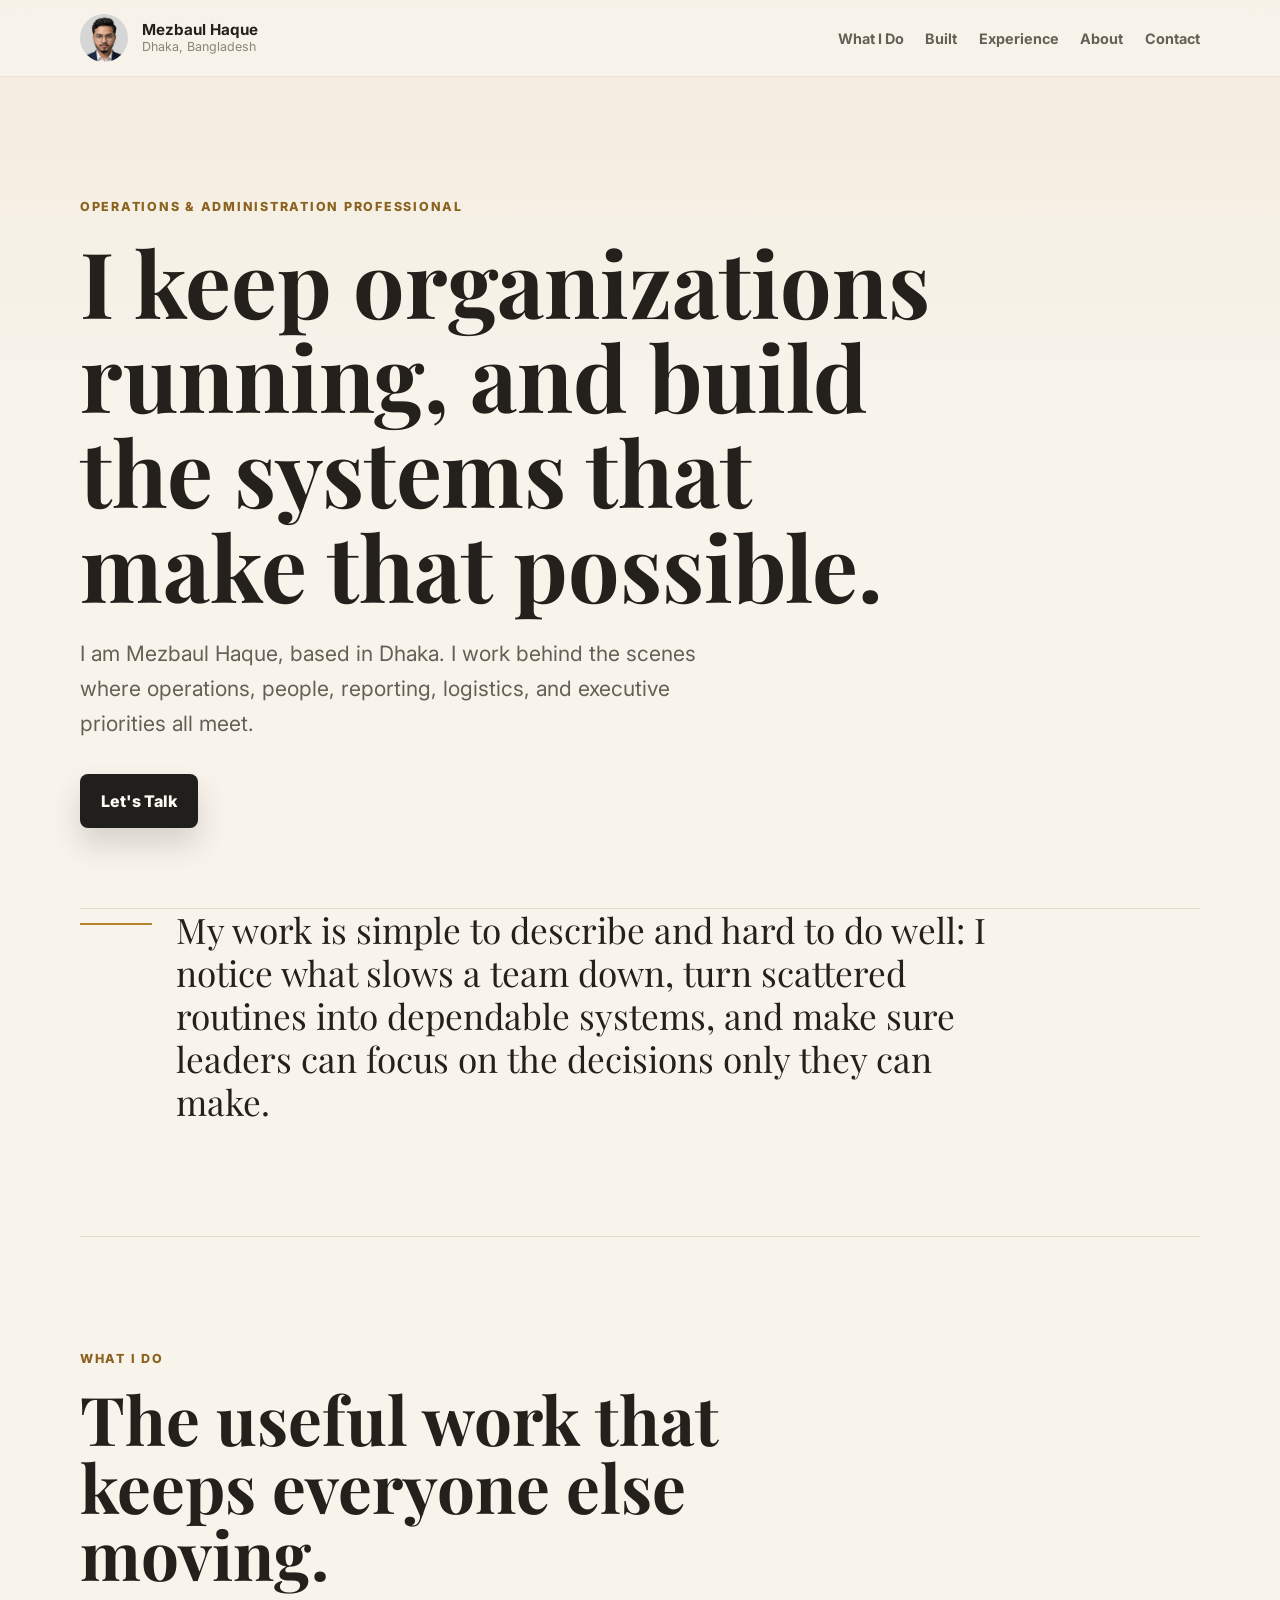
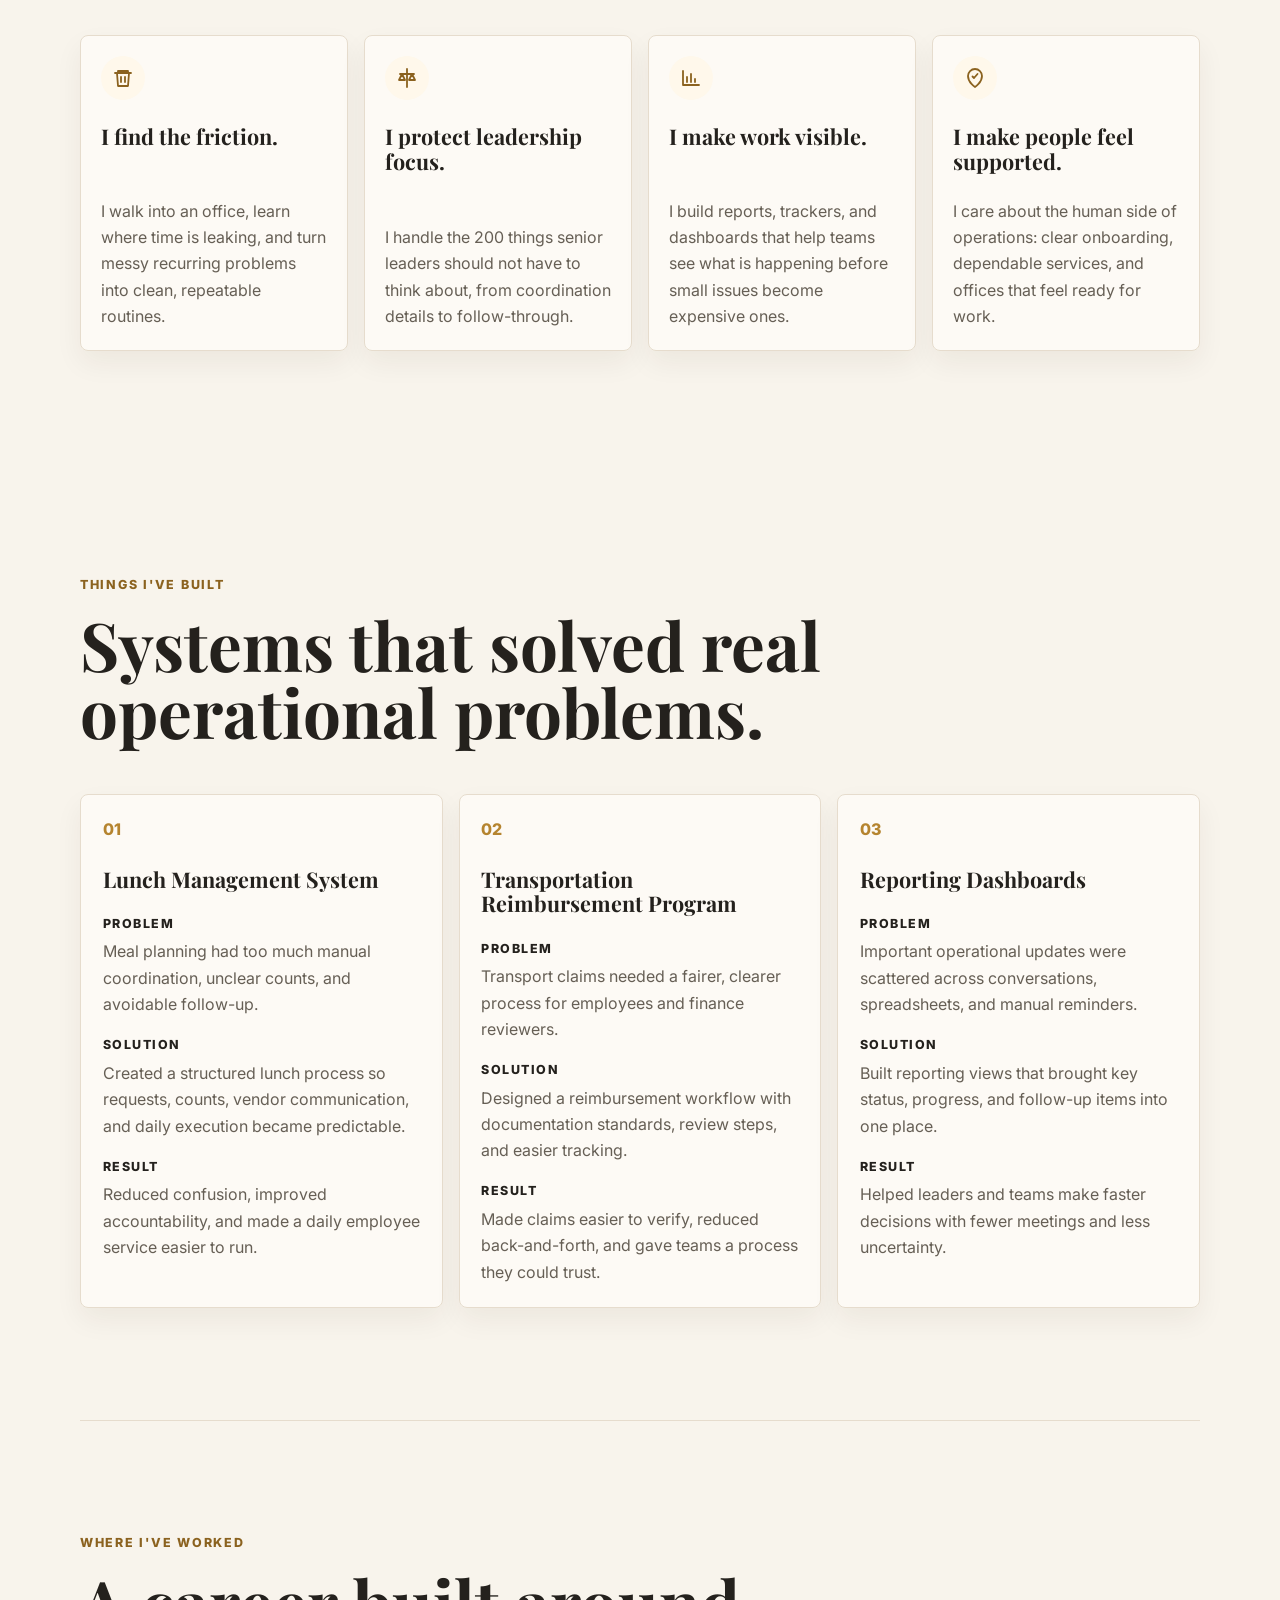
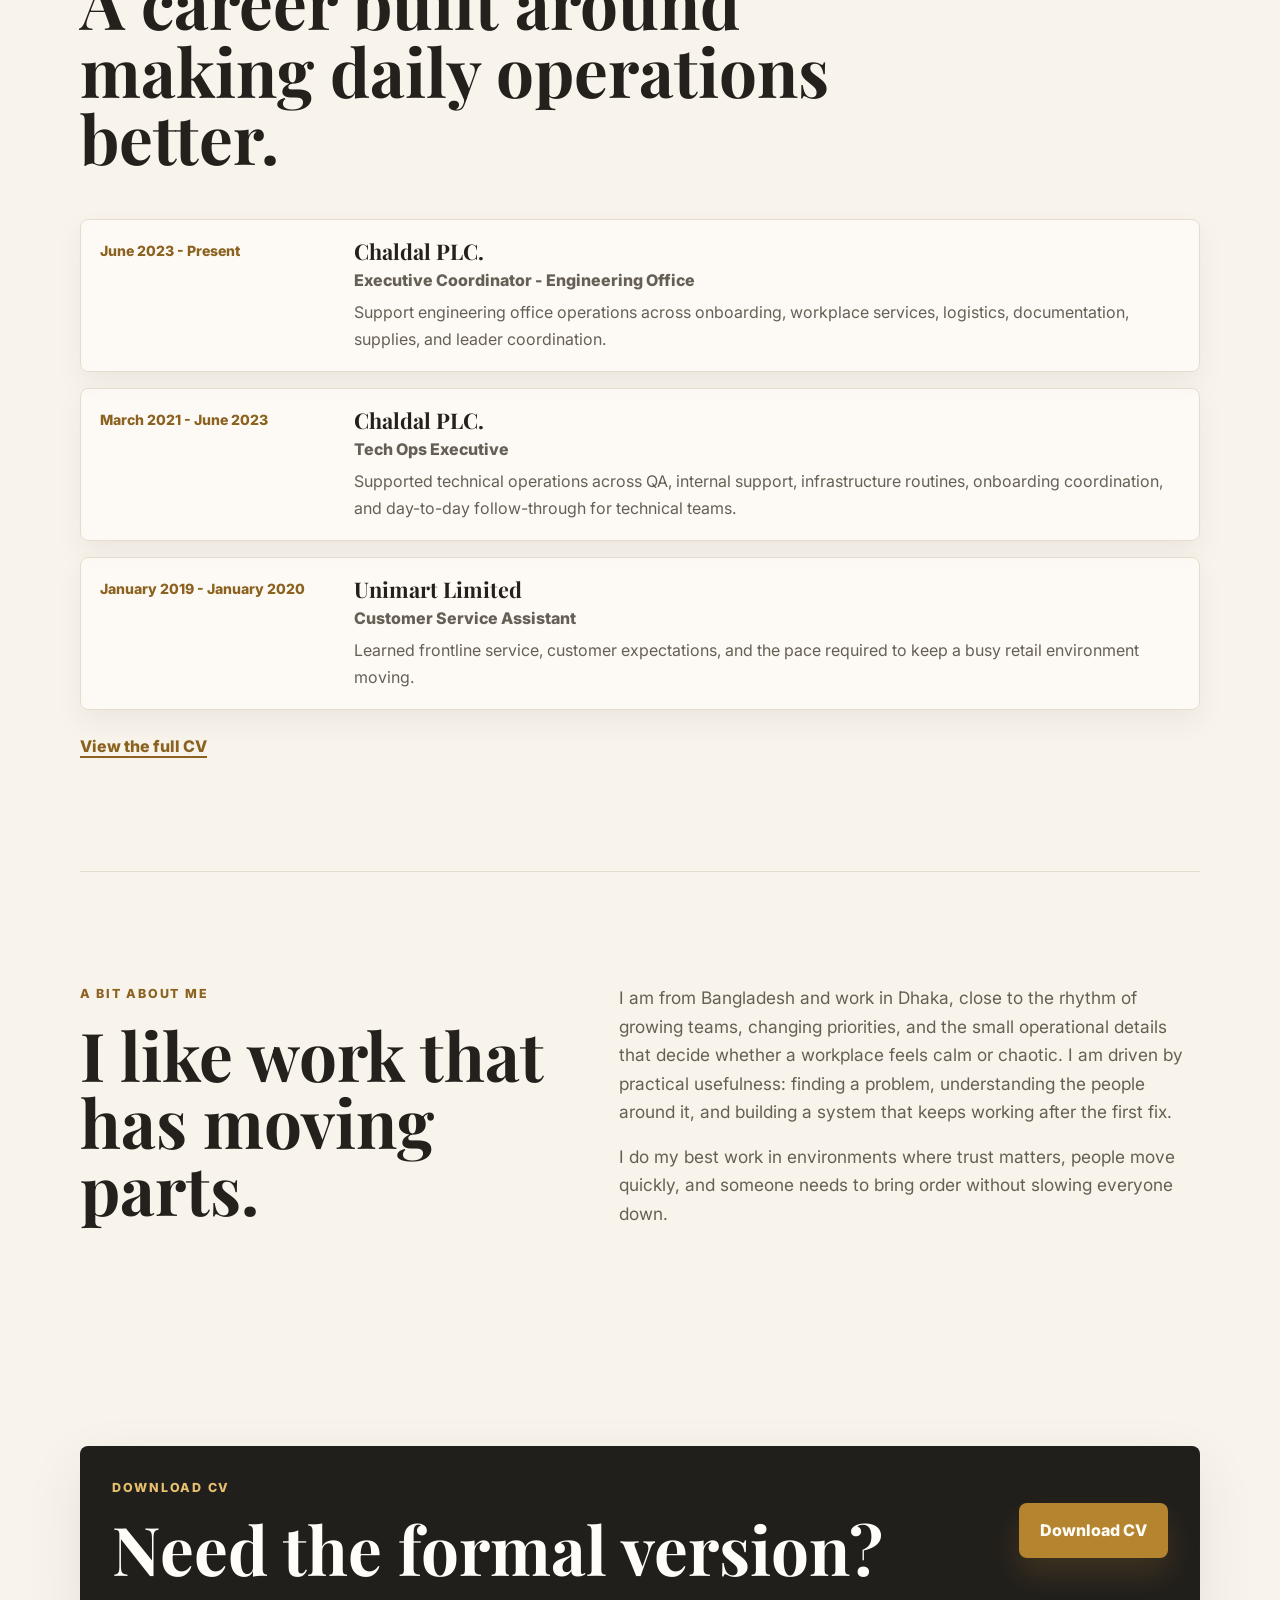
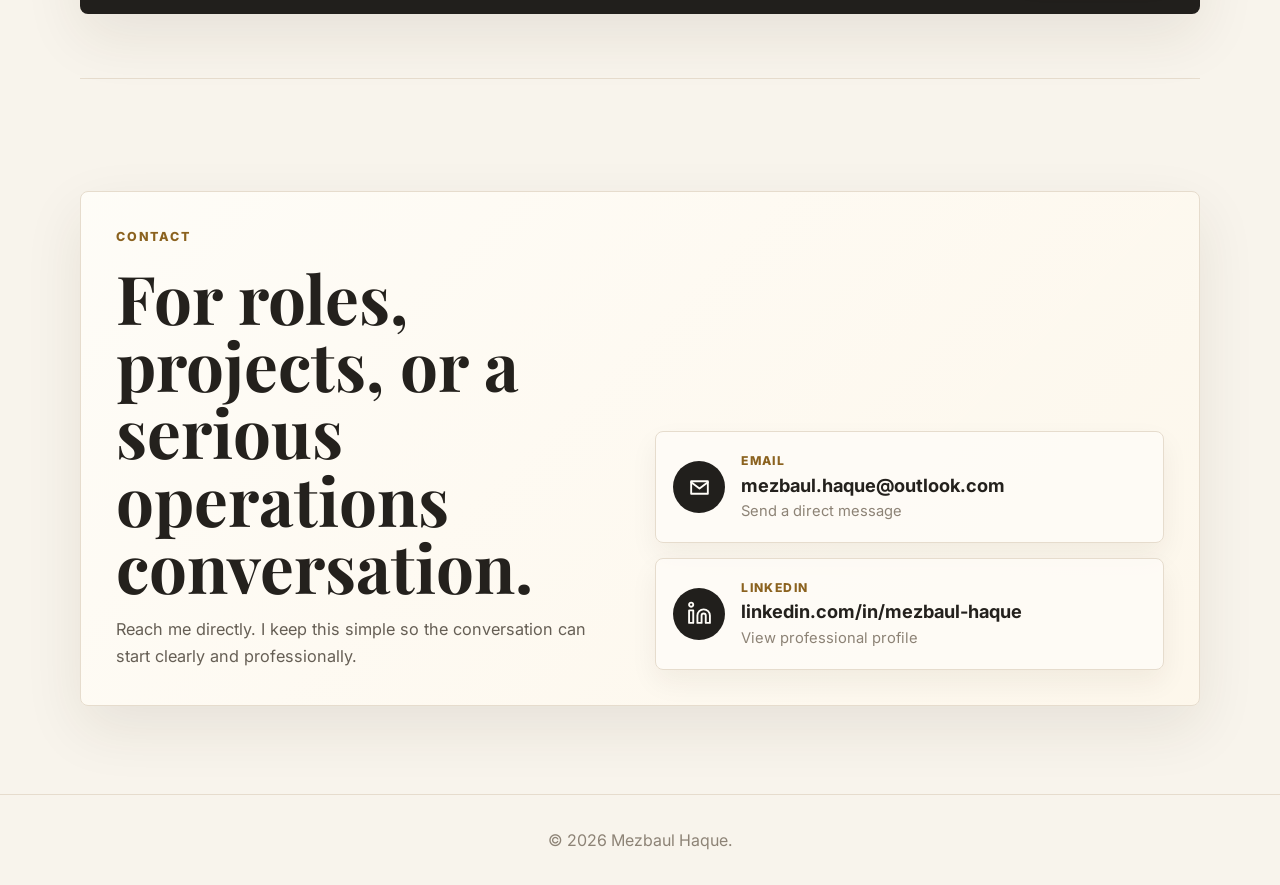
==== commit be714e8b: "update 3" ====
--- a/index.html
+++ b/index.html
@@ -128,7 +128,7 @@
           <div class="icon" aria-hidden="true">
             <svg viewBox="0 0 24 24"><path d="M4 19V5M4 19h16M8 16v-5M12 16V8M16 16v-3" fill="none" stroke="currentColor" stroke-width="1.8" stroke-linecap="round" stroke-linejoin="round"></path></svg>
           </div>
-          <h3>I make work visible</h3>
+          <h3>I make work visible.</h3>
           <p>I build reports, trackers, and dashboards that help teams see what is happening before small issues become expensive ones.</p>
         </article>
 
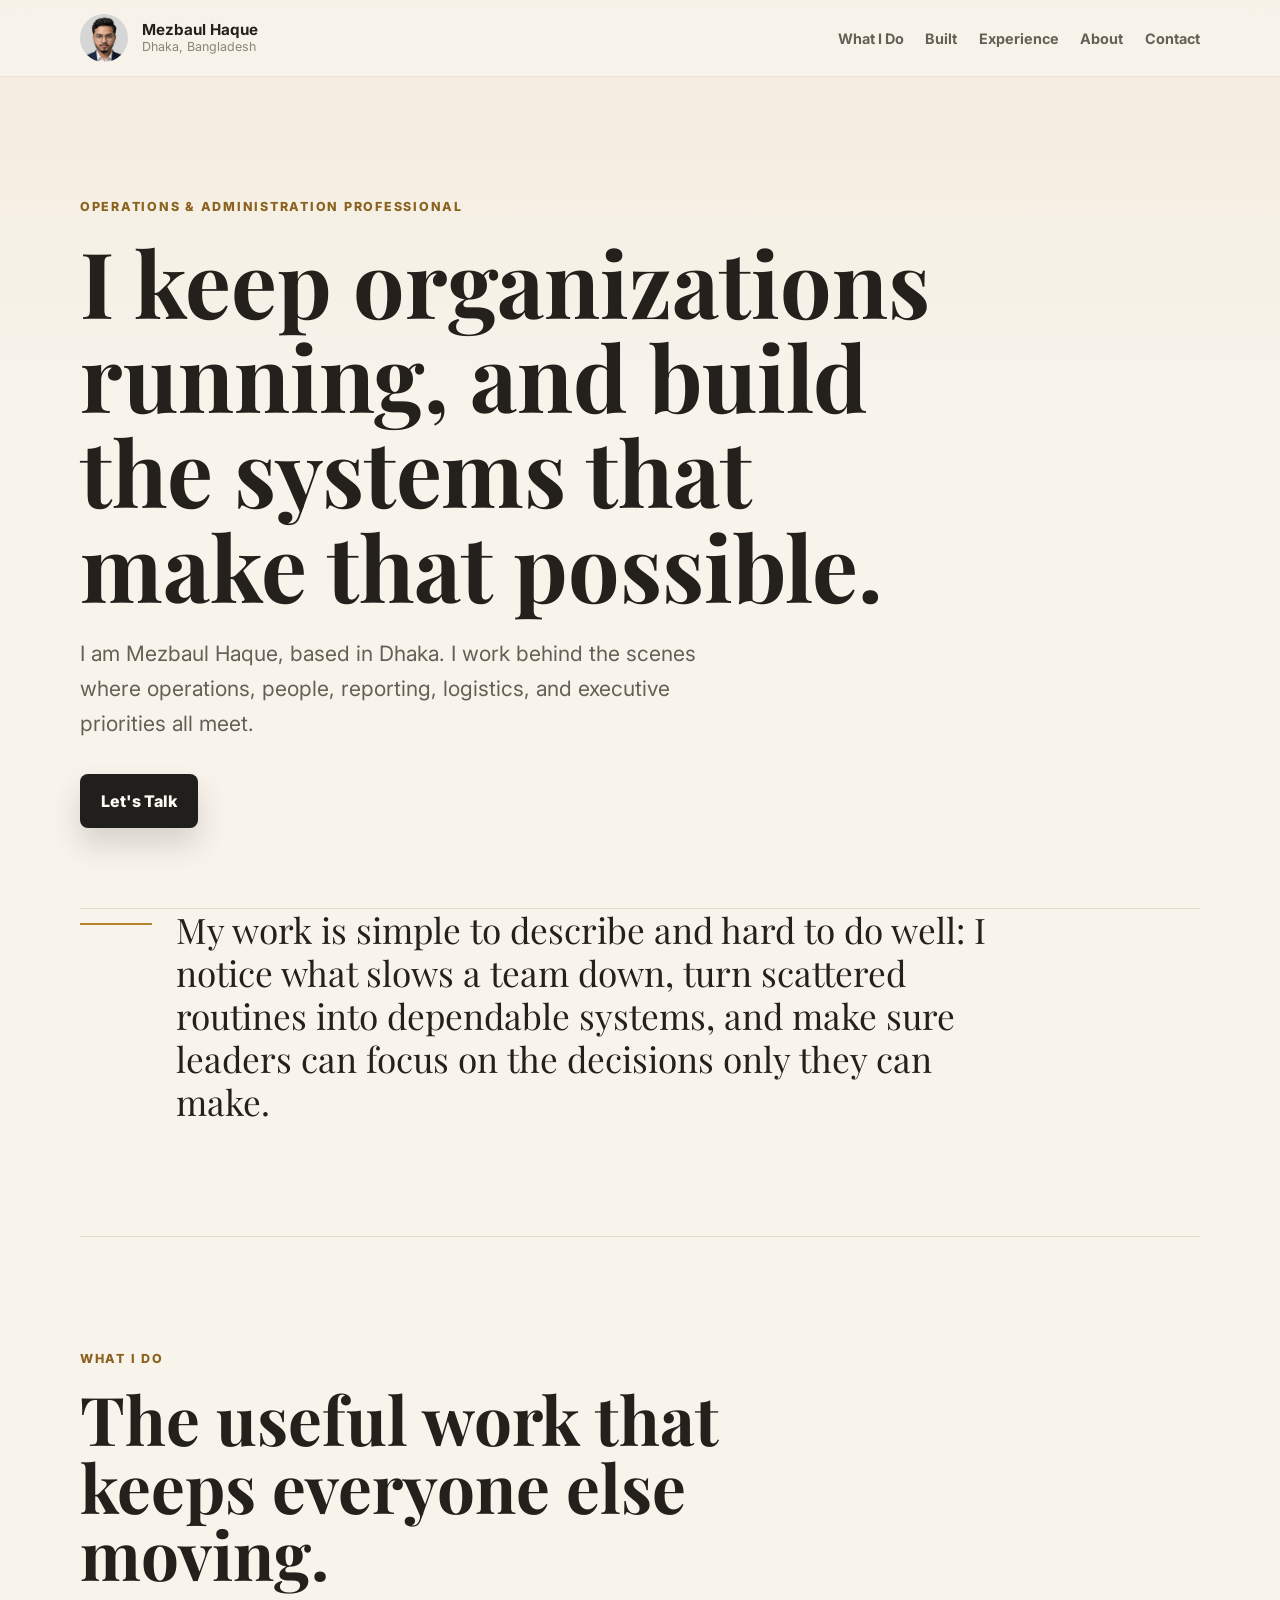
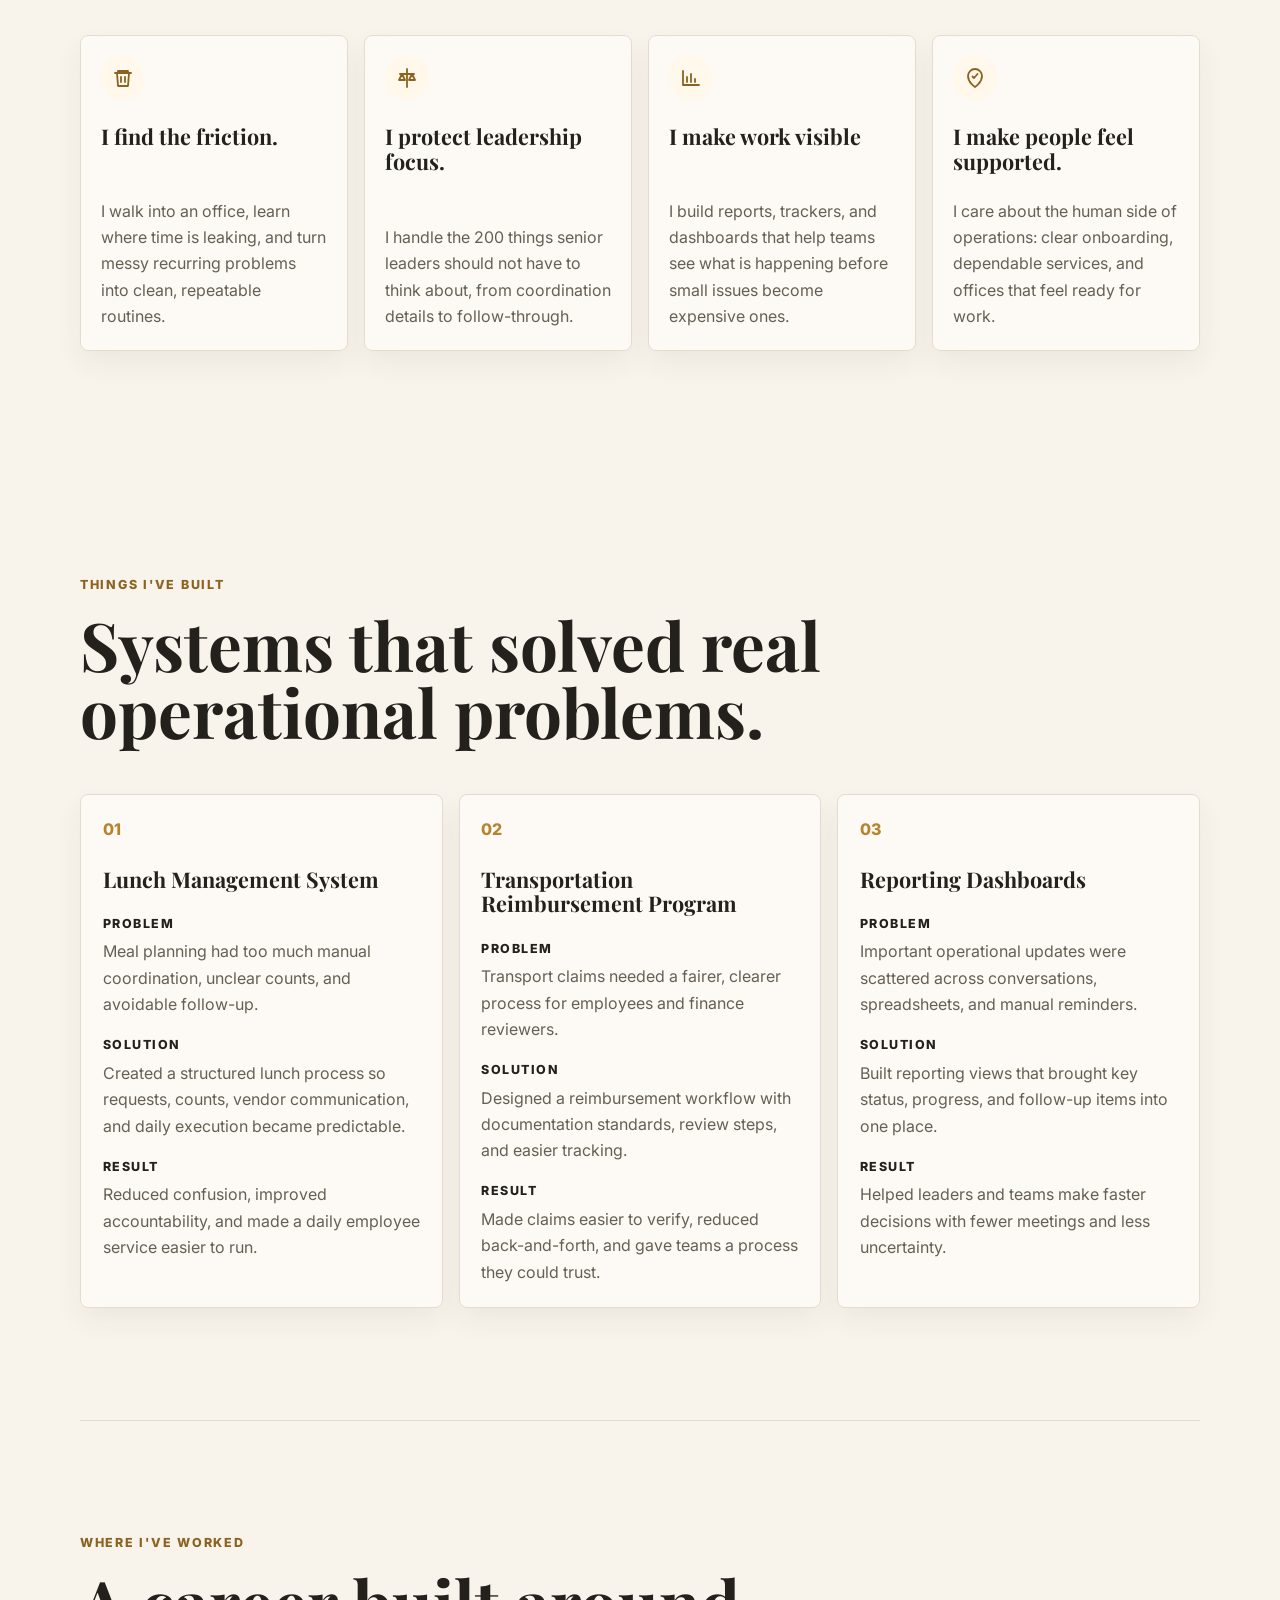
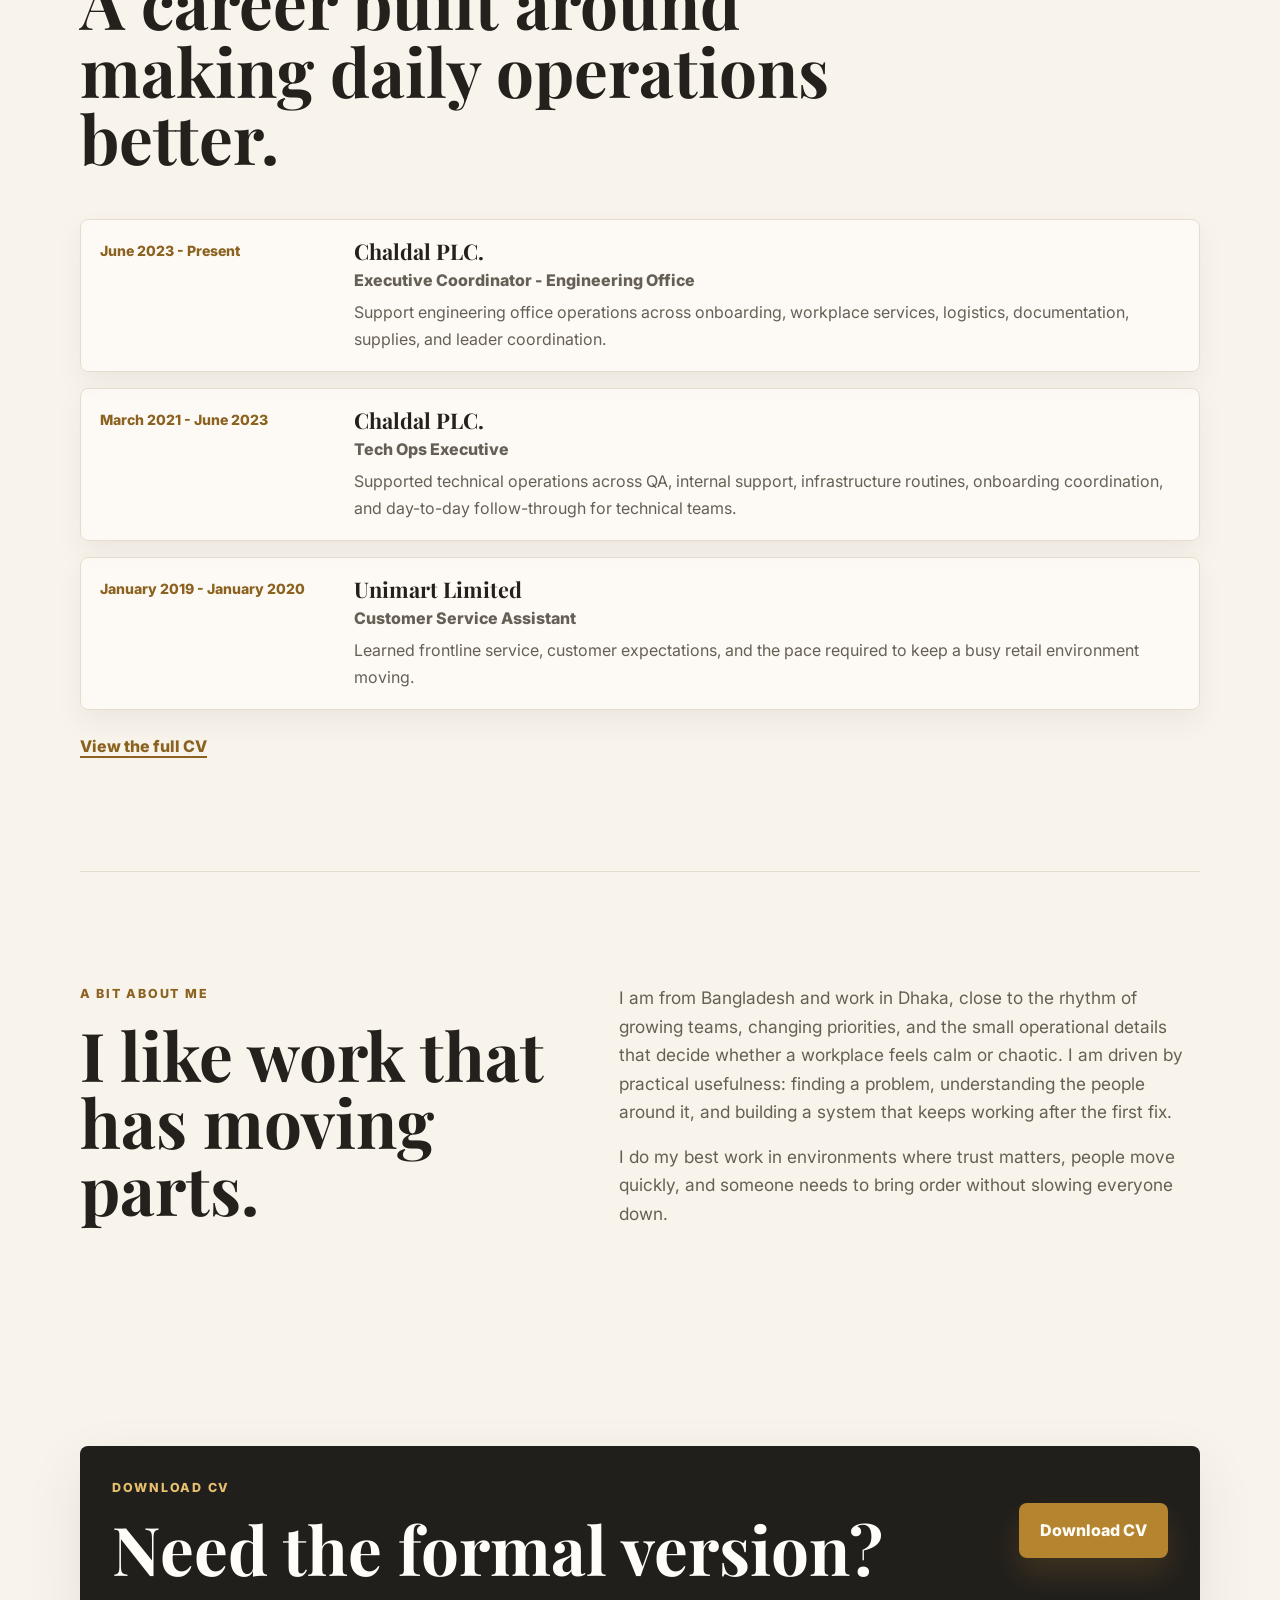
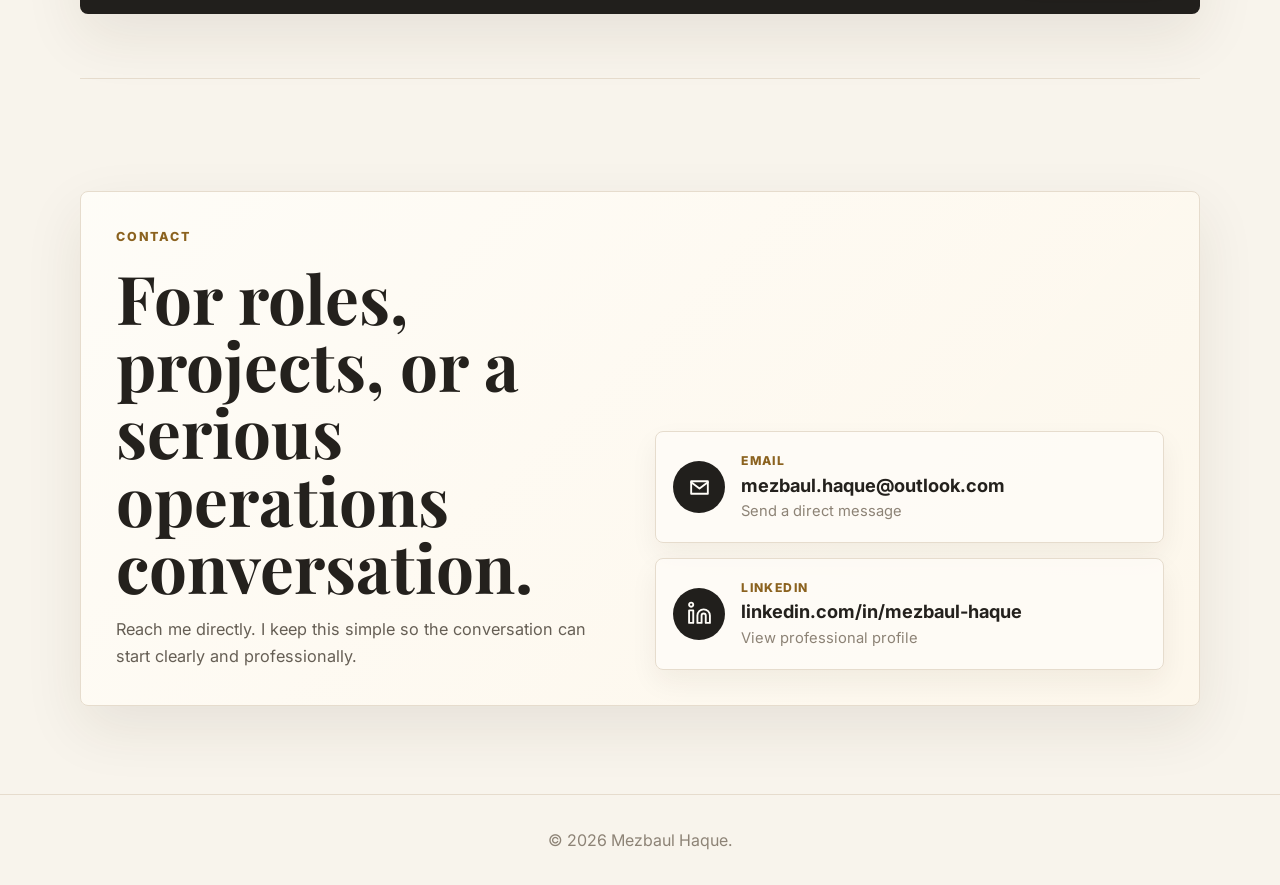
==== commit c8f28f86: "update 3" ====
--- a/index.html
+++ b/index.html
@@ -128,7 +128,7 @@
           <div class="icon" aria-hidden="true">
             <svg viewBox="0 0 24 24"><path d="M4 19V5M4 19h16M8 16v-5M12 16V8M16 16v-3" fill="none" stroke="currentColor" stroke-width="1.8" stroke-linecap="round" stroke-linejoin="round"></path></svg>
           </div>
-          <h3>I make work visible.</h3>
+          <h3>I make work visible</h3>
           <p>I build reports, trackers, and dashboards that help teams see what is happening before small issues become expensive ones.</p>
         </article>
 
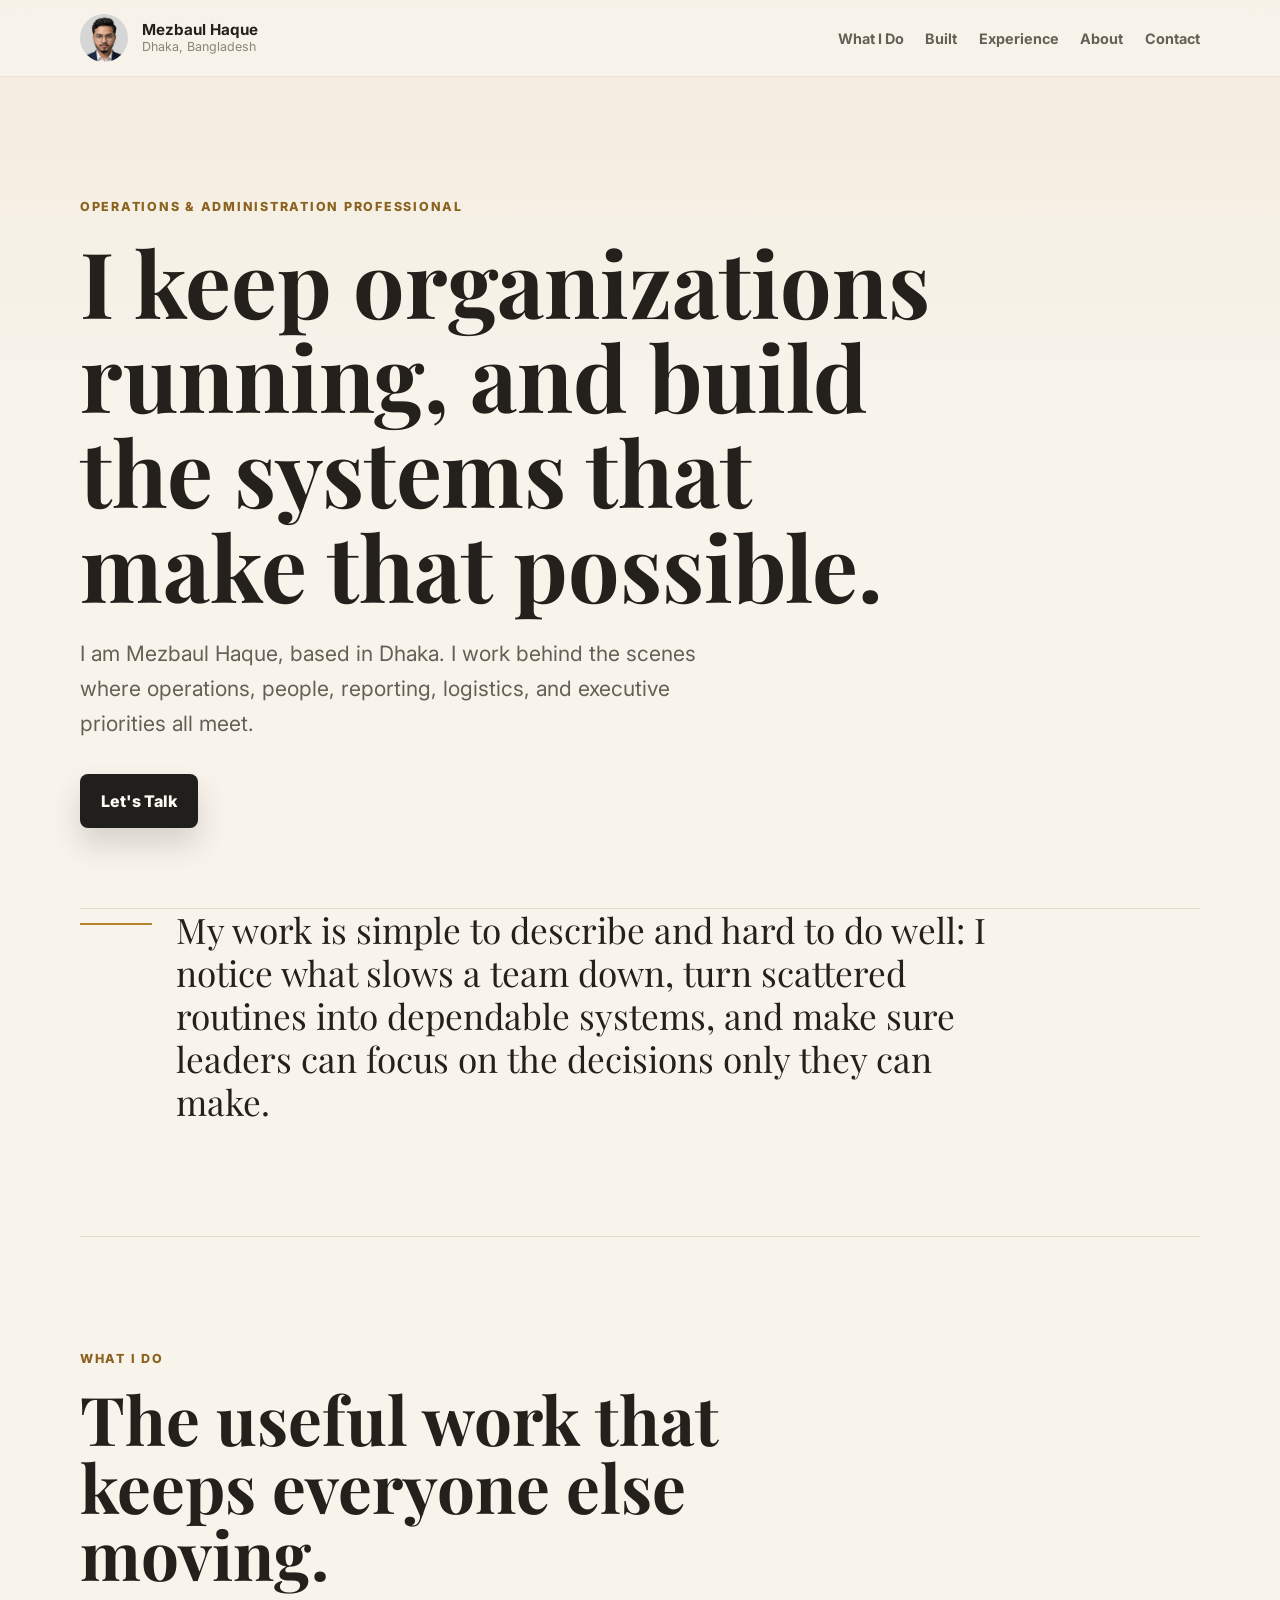
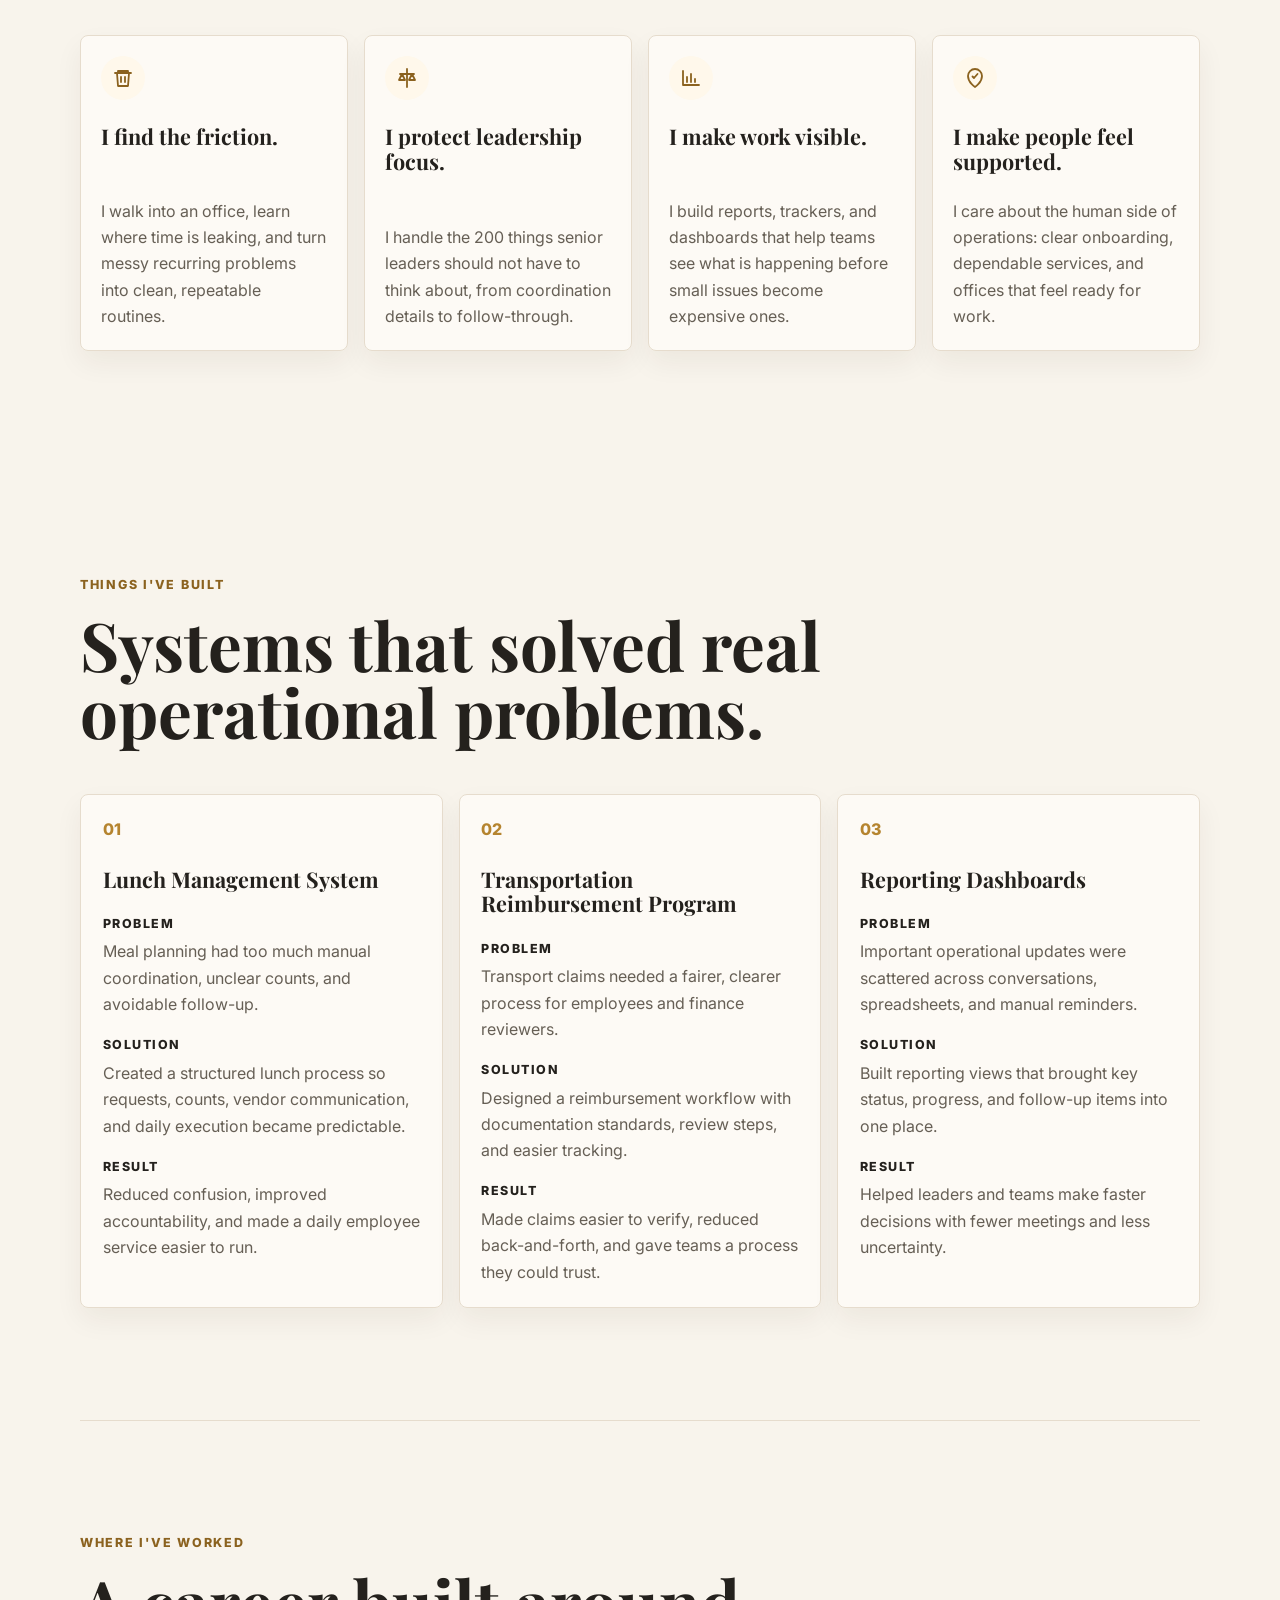
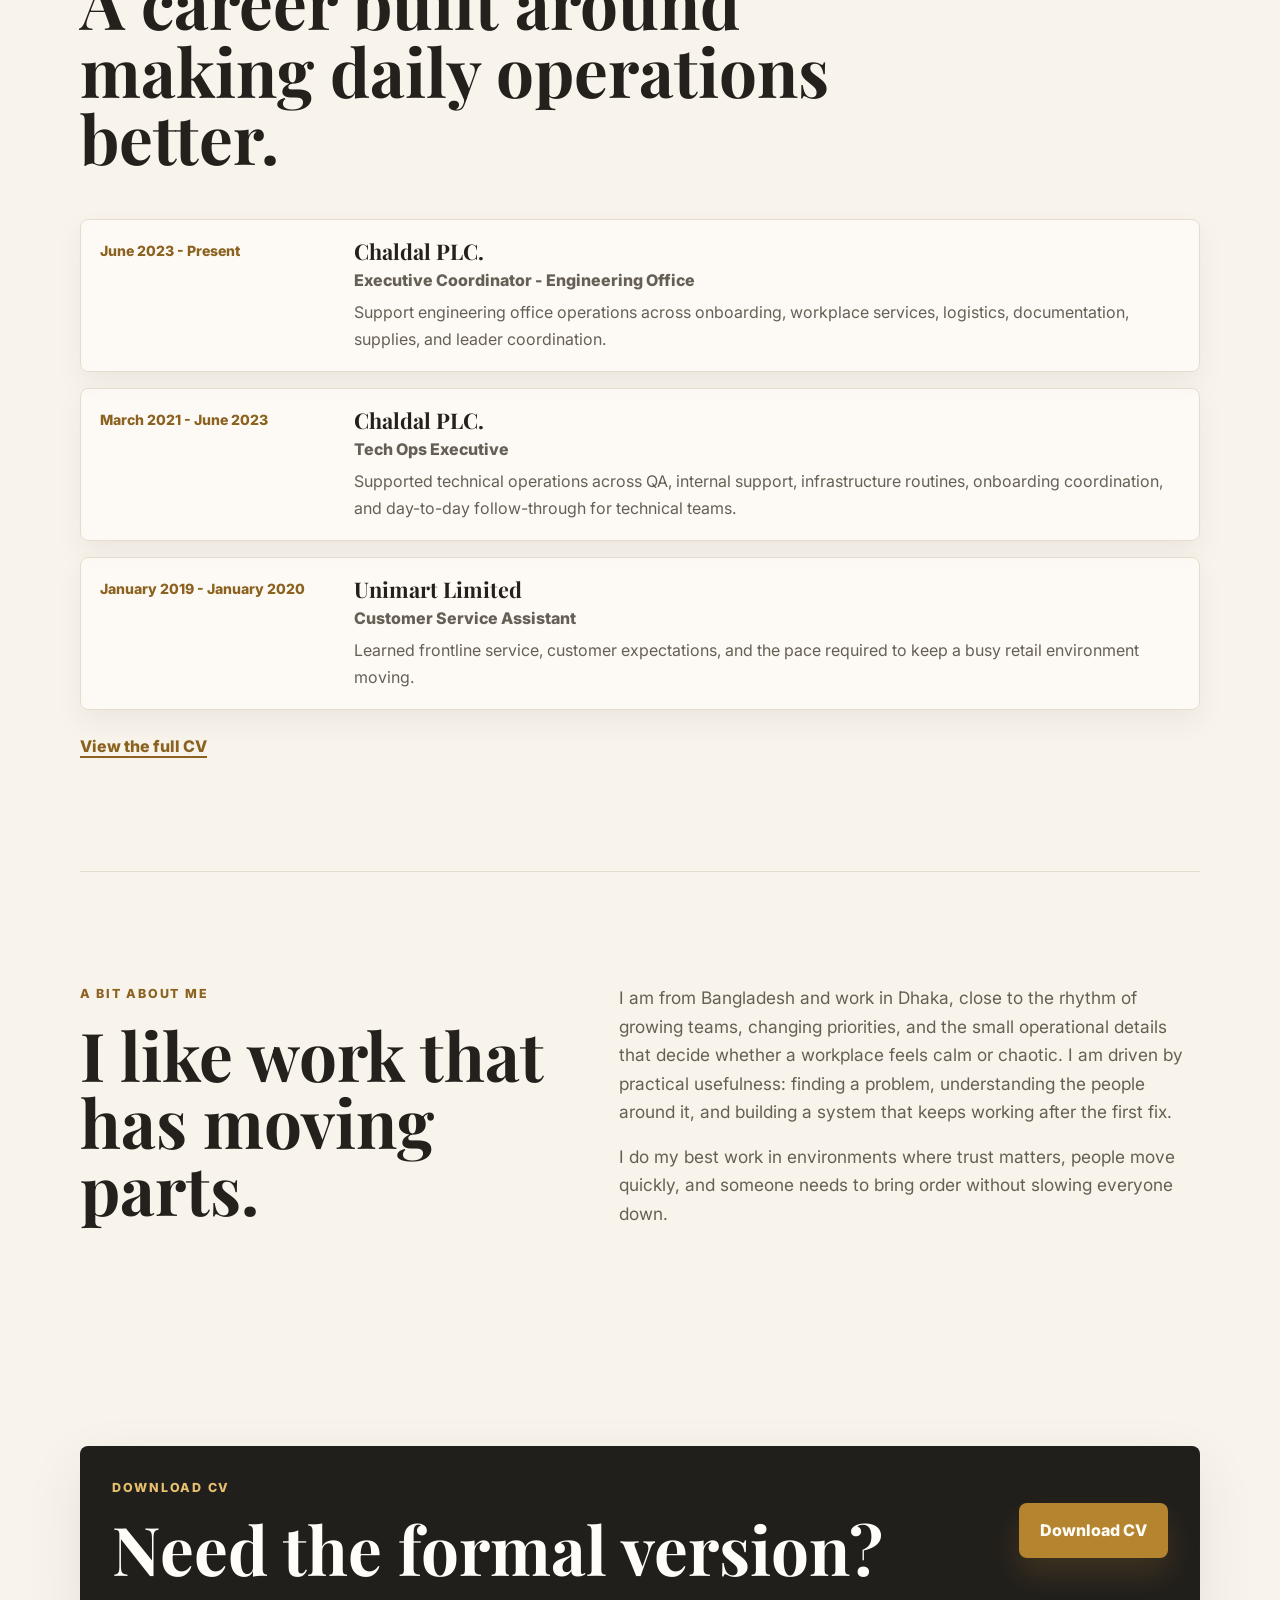
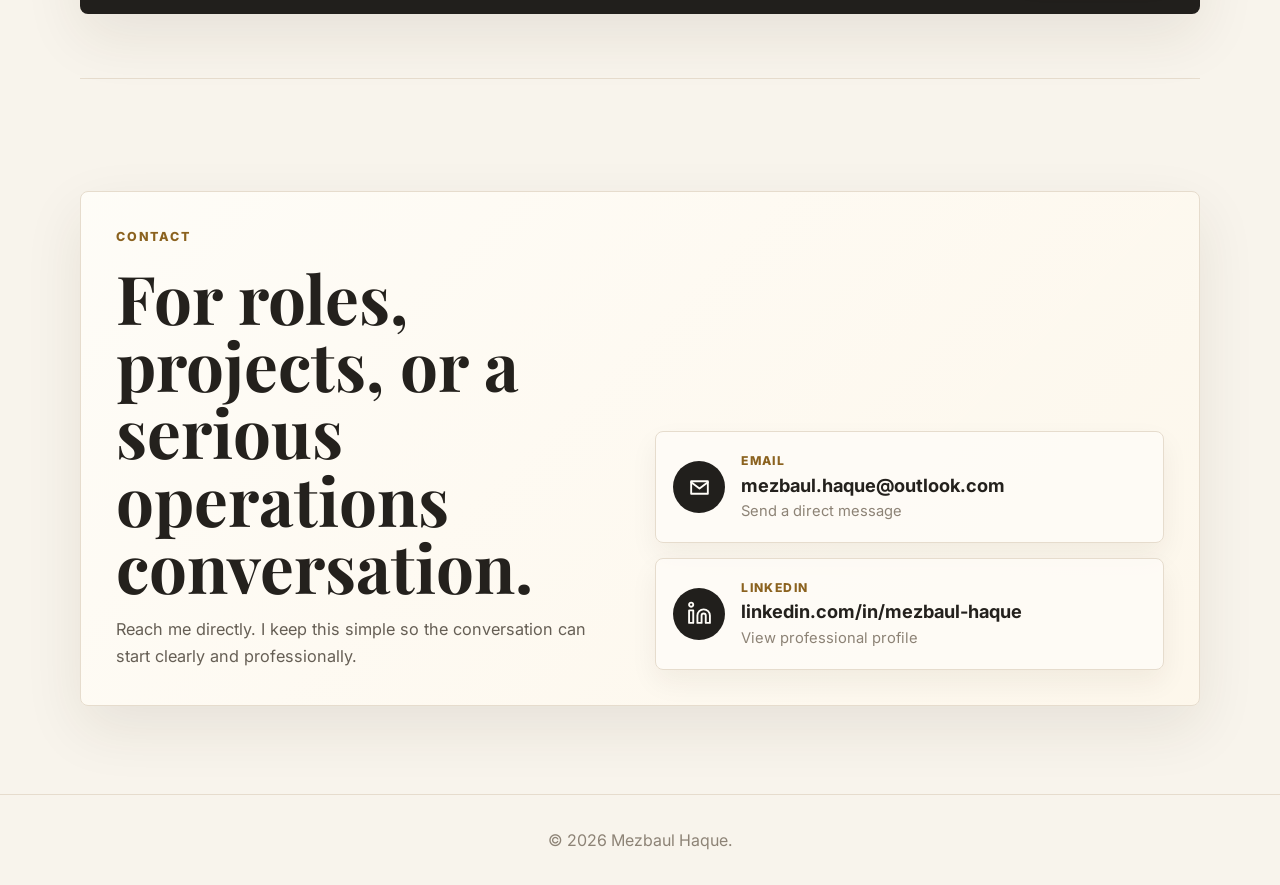
==== commit 0ad87330: "update 3" ====
--- a/index.html
+++ b/index.html
@@ -128,7 +128,7 @@
           <div class="icon" aria-hidden="true">
             <svg viewBox="0 0 24 24"><path d="M4 19V5M4 19h16M8 16v-5M12 16V8M16 16v-3" fill="none" stroke="currentColor" stroke-width="1.8" stroke-linecap="round" stroke-linejoin="round"></path></svg>
           </div>
-          <h3>I make work visible</h3>
+          <h3>I make work visible.</h3>
           <p>I build reports, trackers, and dashboards that help teams see what is happening before small issues become expensive ones.</p>
         </article>
 
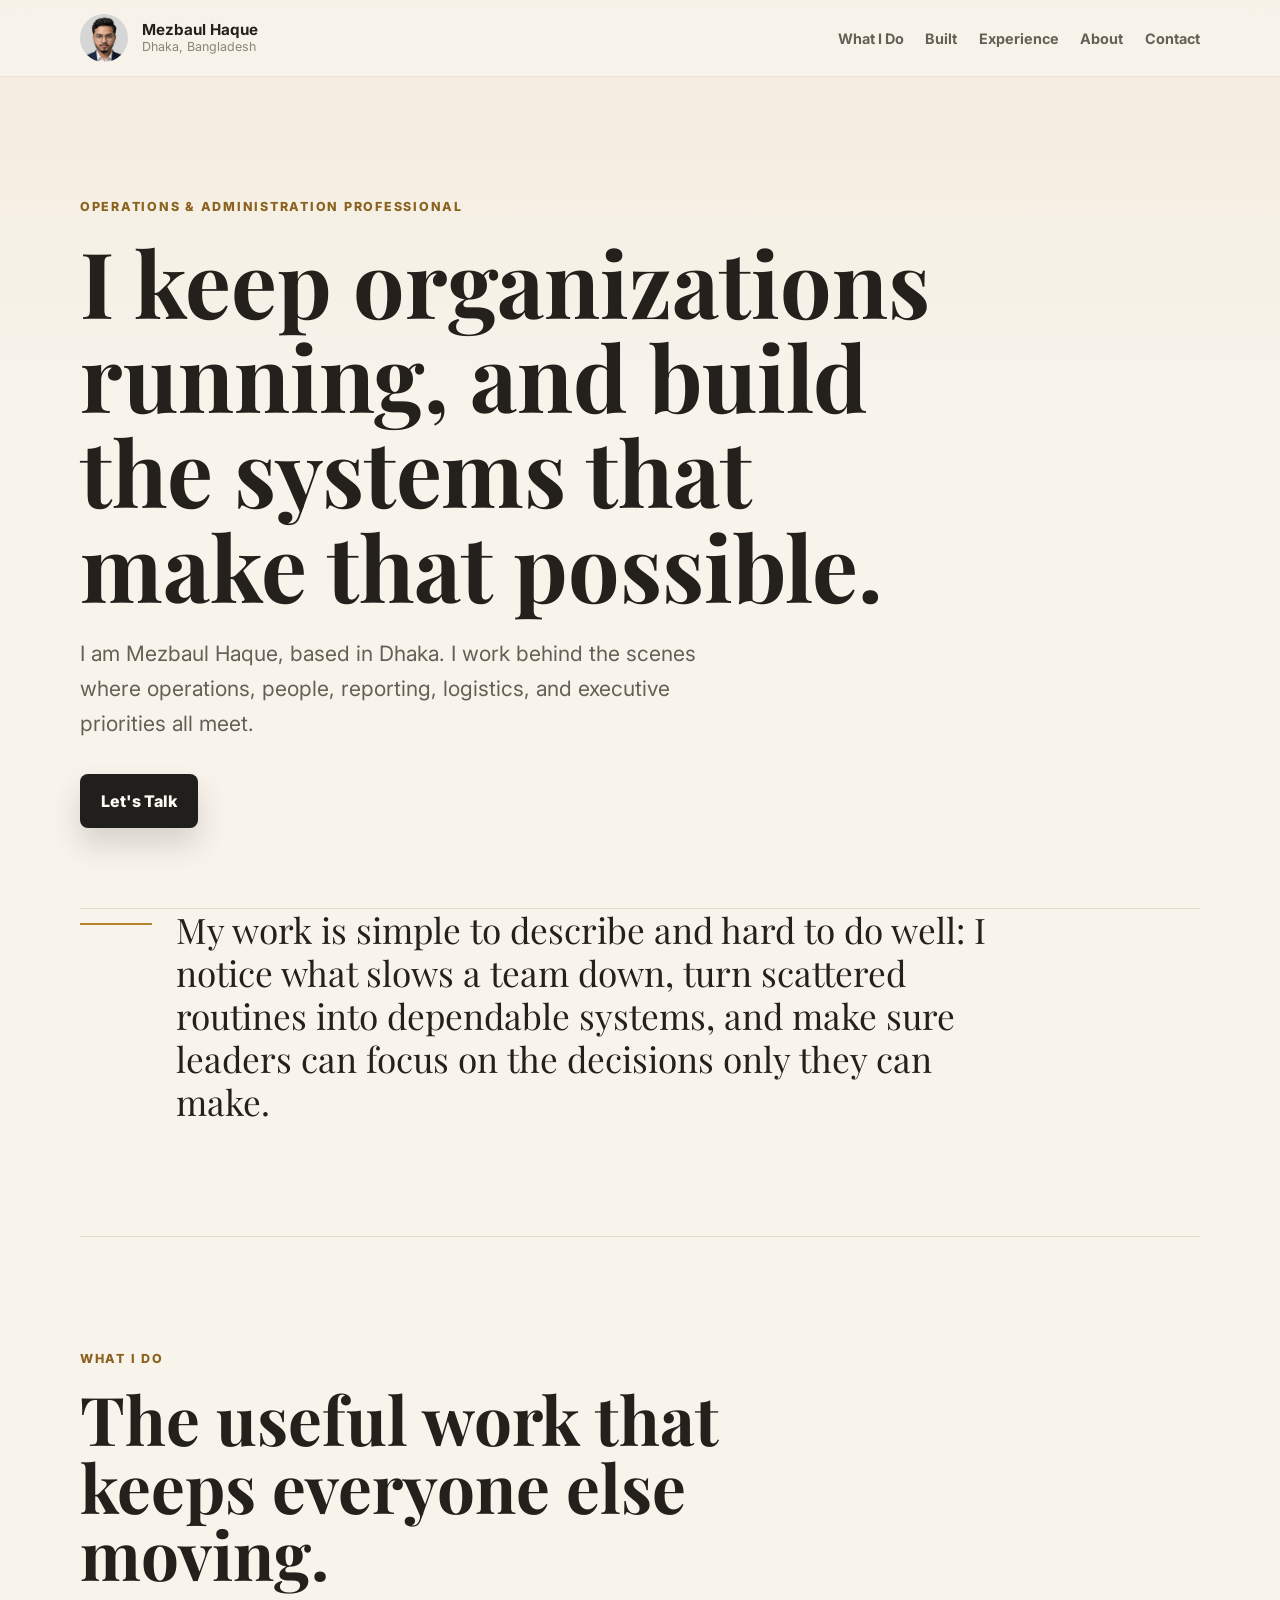
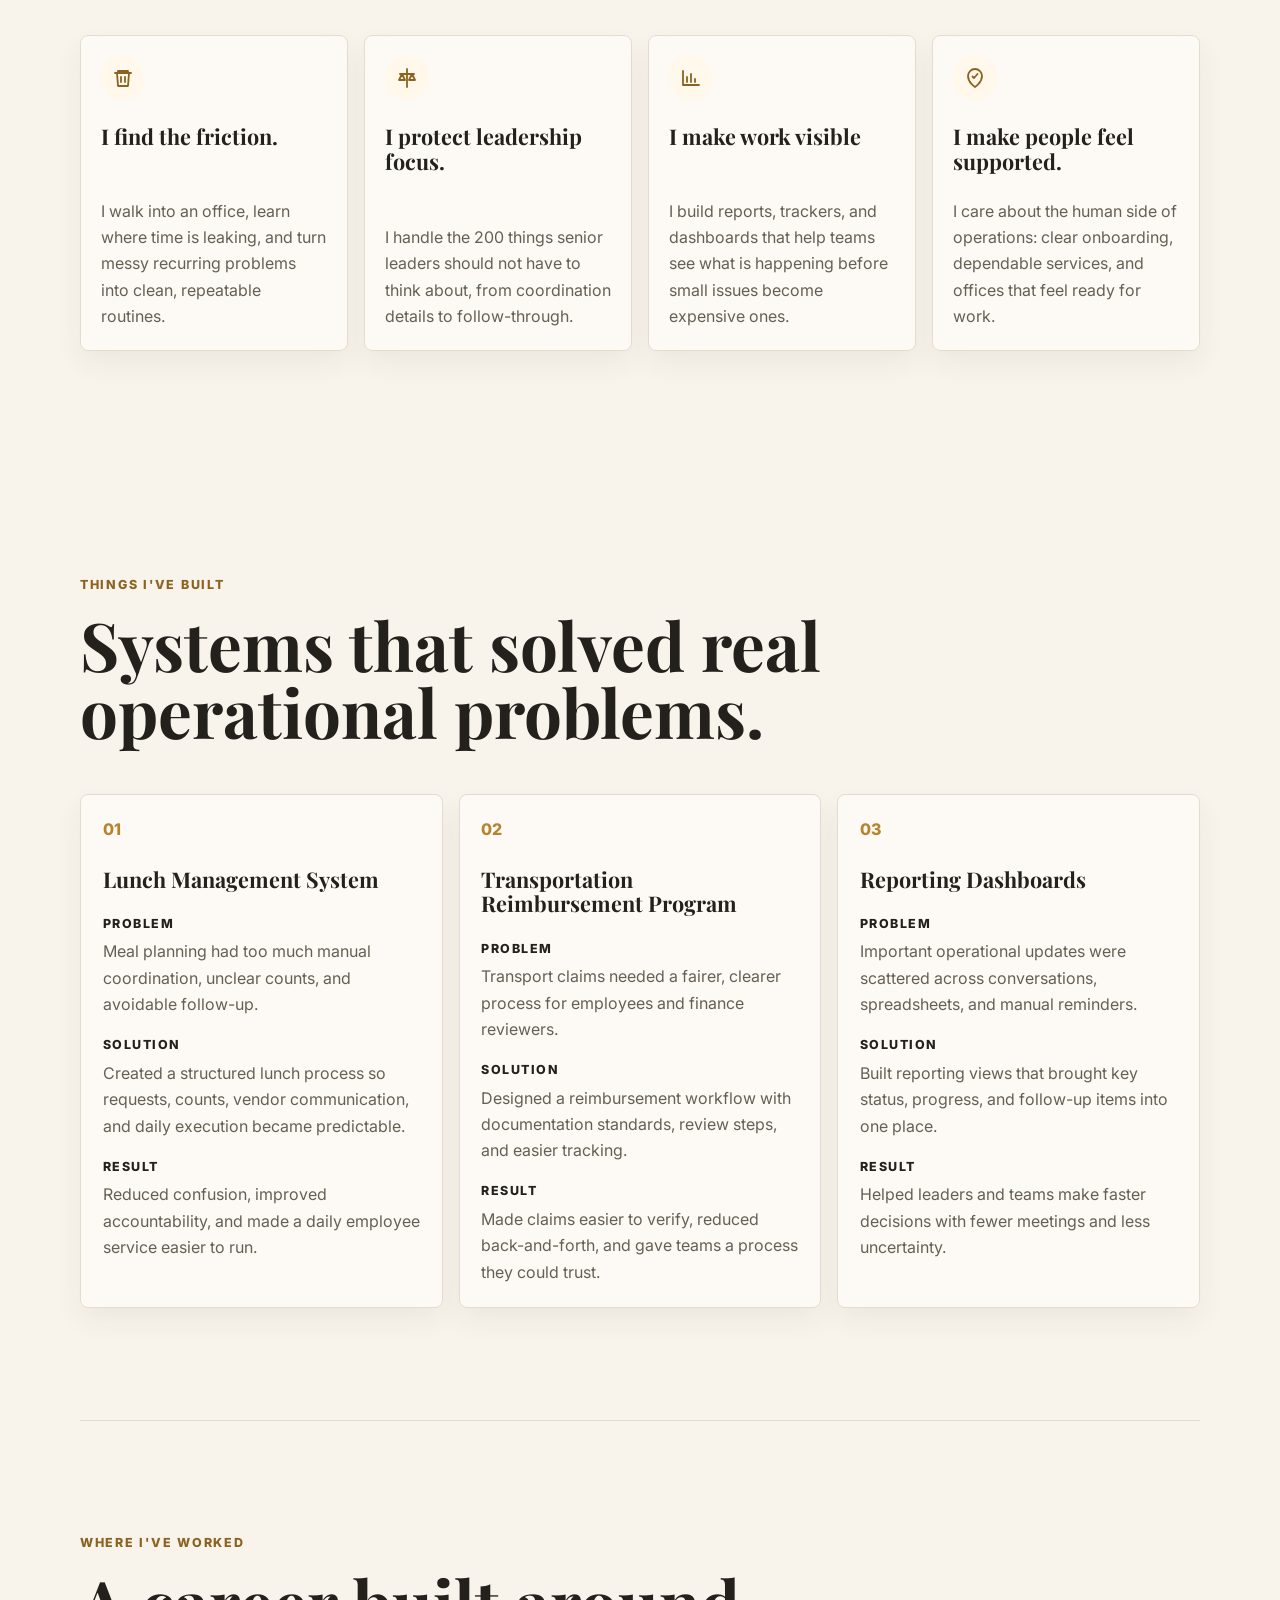
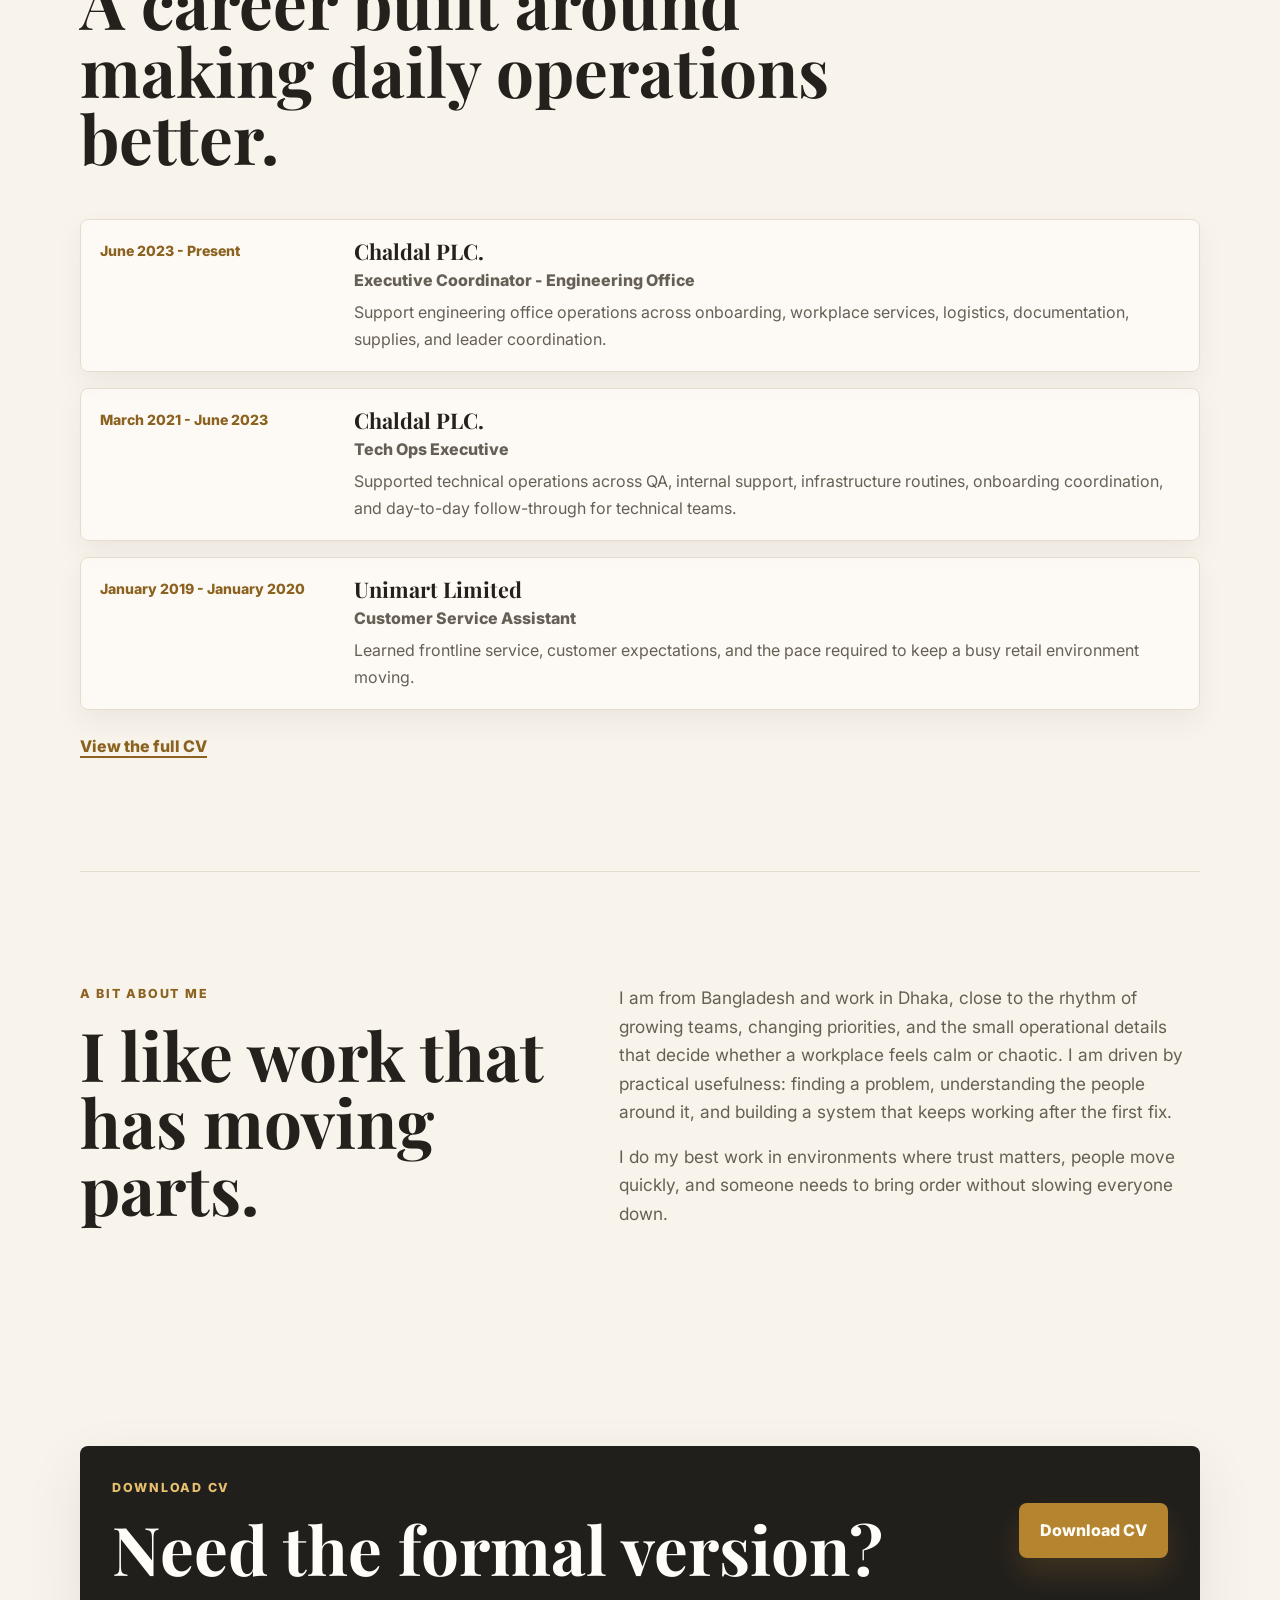
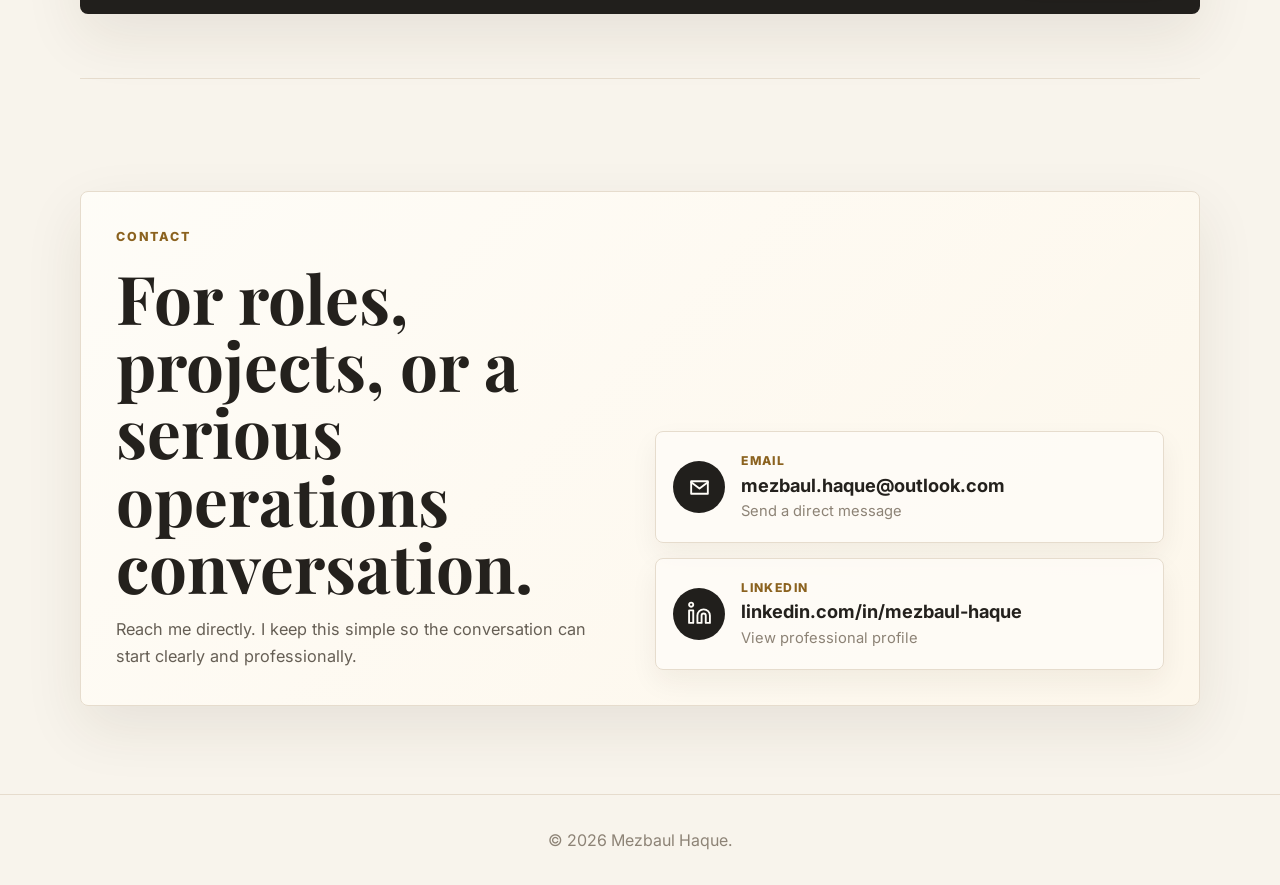
==== commit afecc3cc: "update 3" ====
--- a/index.html
+++ b/index.html
@@ -128,7 +128,7 @@
           <div class="icon" aria-hidden="true">
             <svg viewBox="0 0 24 24"><path d="M4 19V5M4 19h16M8 16v-5M12 16V8M16 16v-3" fill="none" stroke="currentColor" stroke-width="1.8" stroke-linecap="round" stroke-linejoin="round"></path></svg>
           </div>
-          <h3>I make work visible.</h3>
+          <h3>I make work visible</h3>
           <p>I build reports, trackers, and dashboards that help teams see what is happening before small issues become expensive ones.</p>
         </article>
 
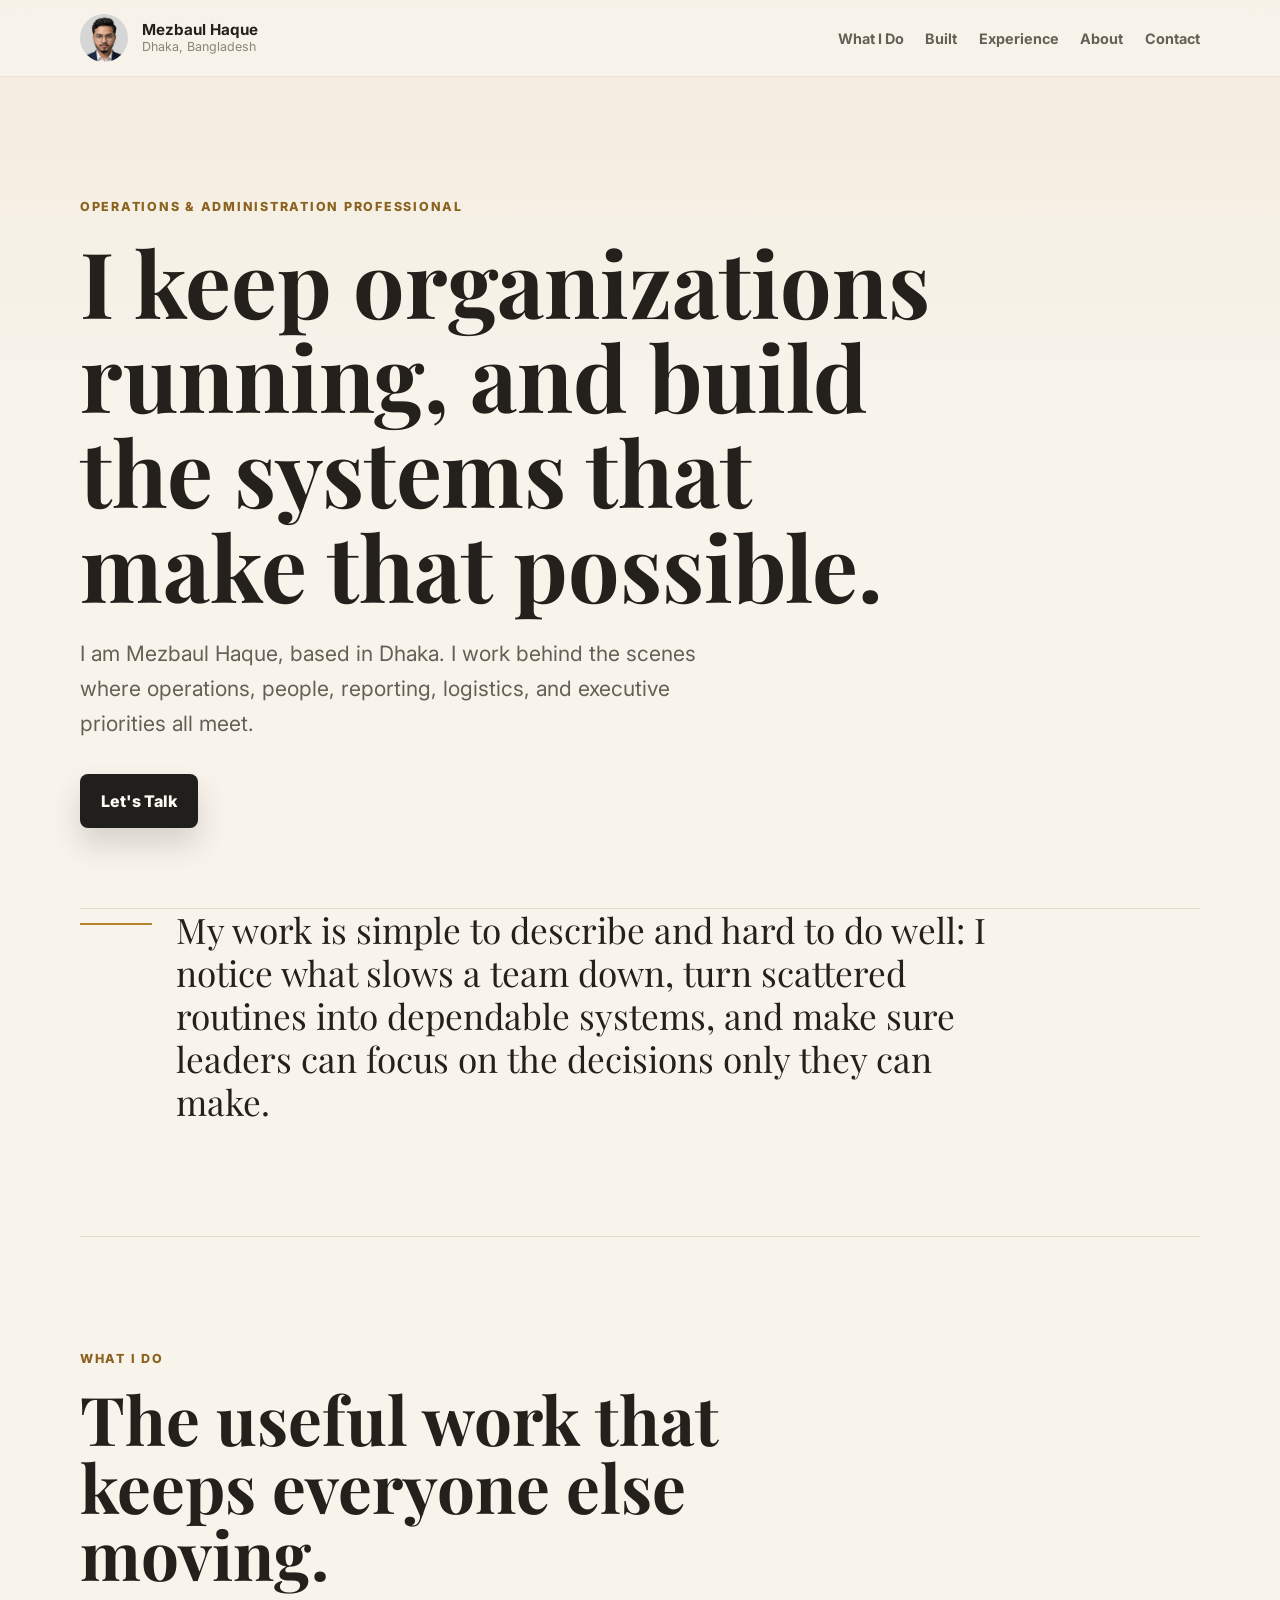
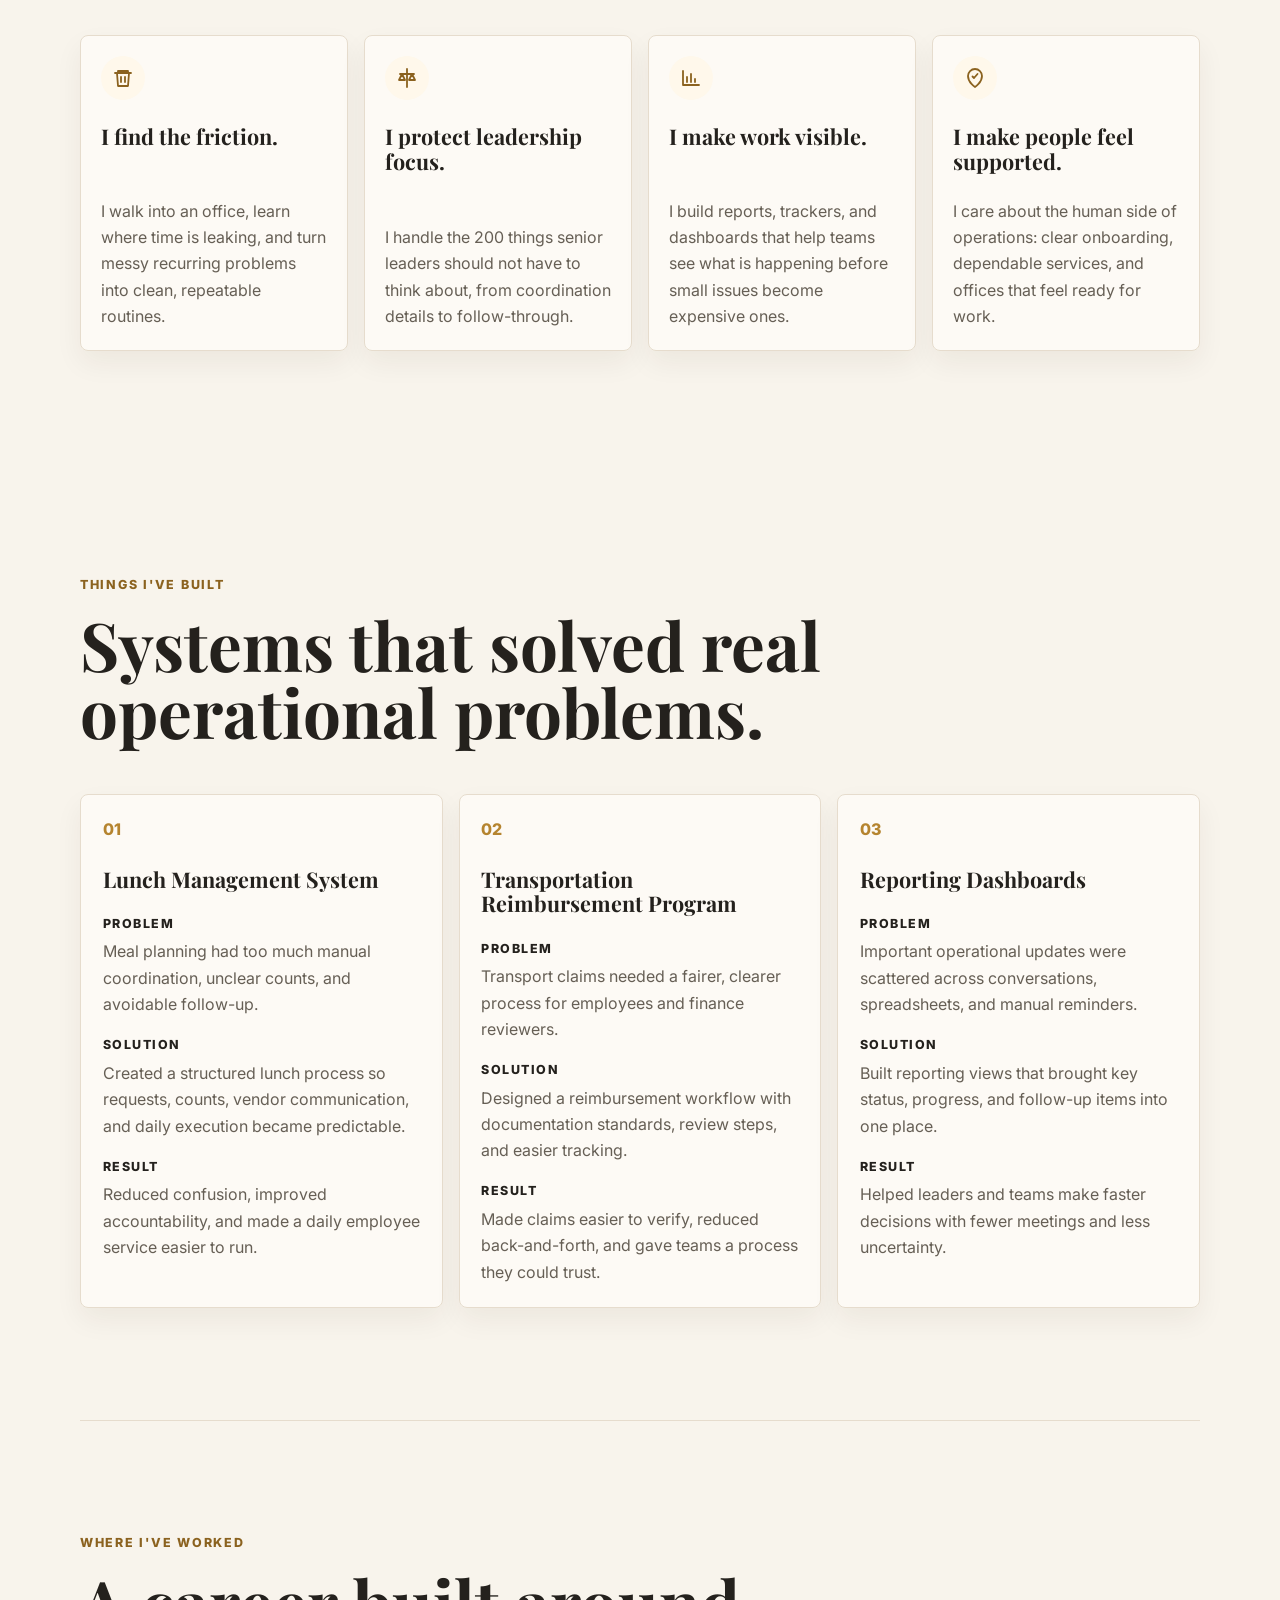
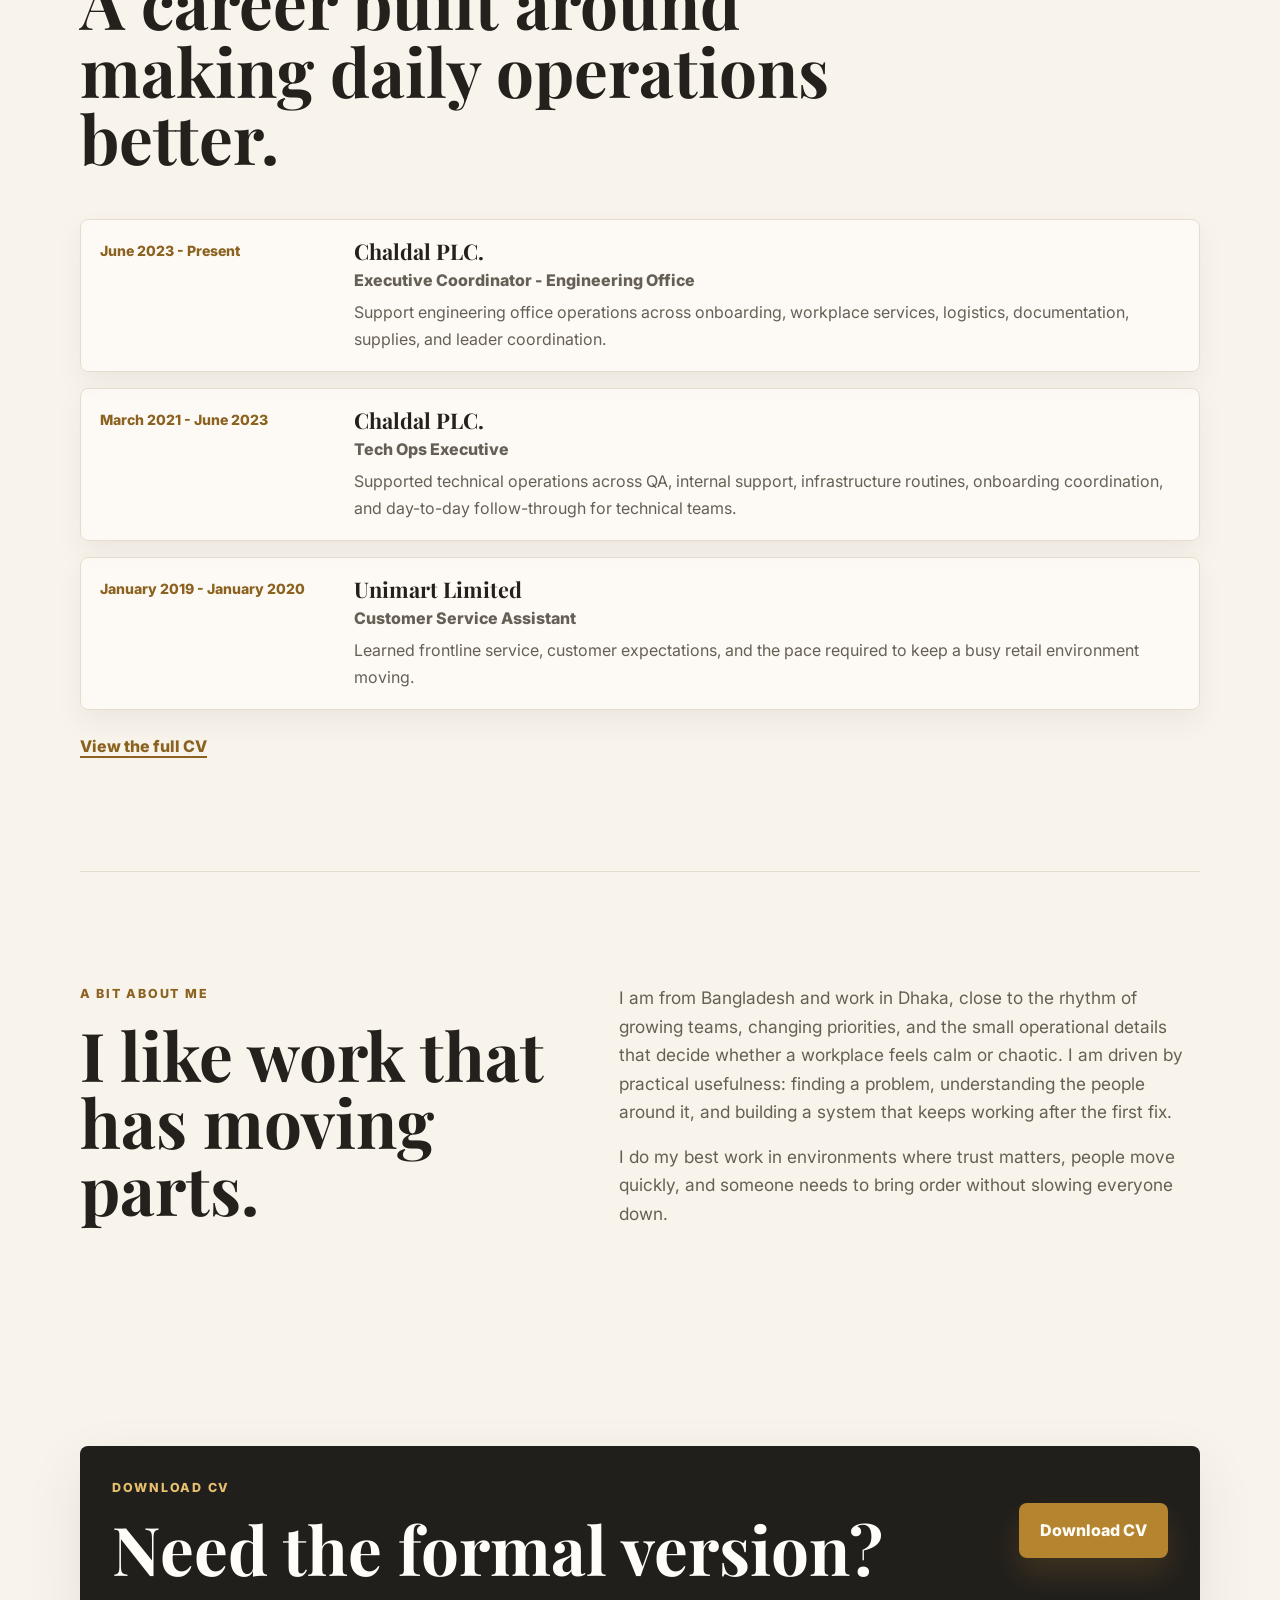
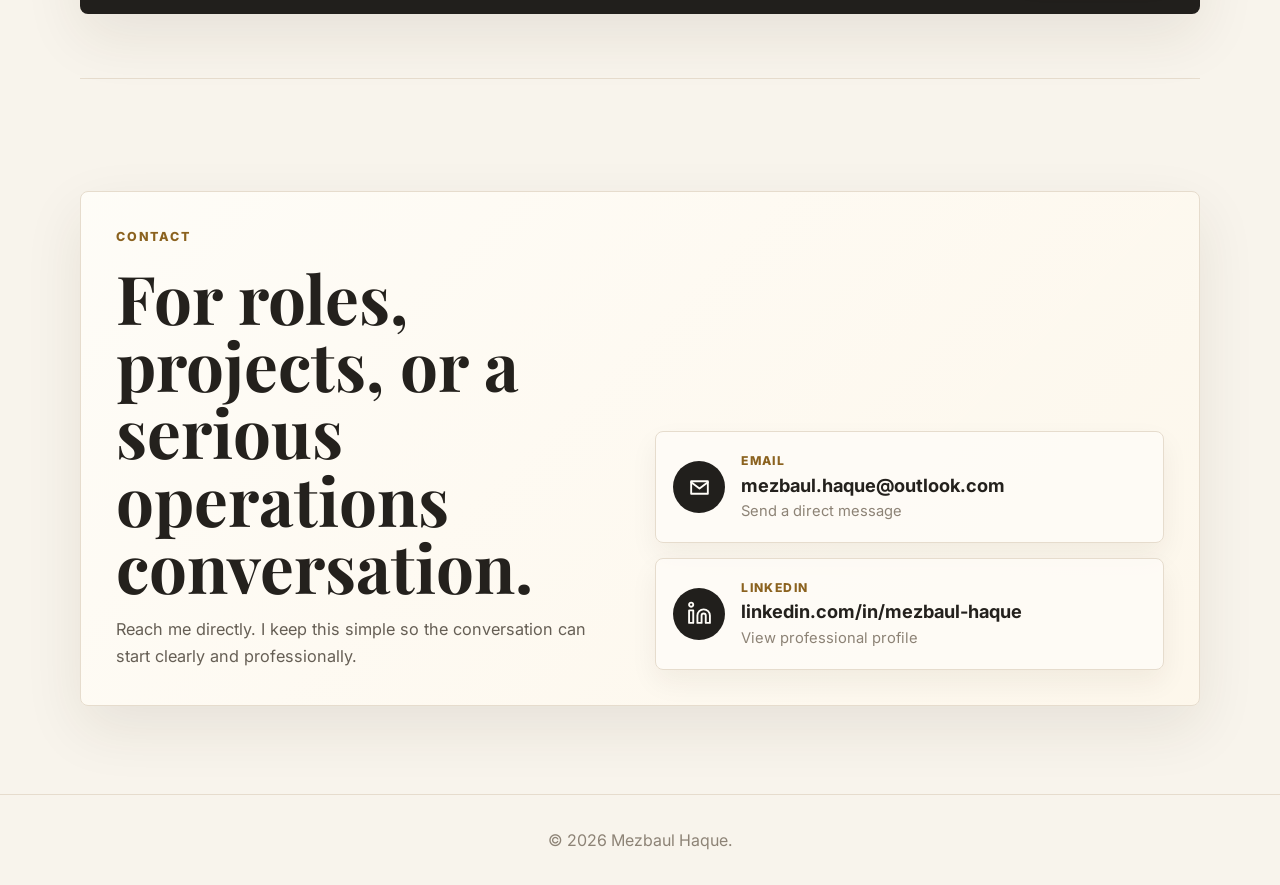
==== commit 0a948f3e: "update" ====
--- a/index.html
+++ b/index.html
@@ -128,7 +128,7 @@
           <div class="icon" aria-hidden="true">
             <svg viewBox="0 0 24 24"><path d="M4 19V5M4 19h16M8 16v-5M12 16V8M16 16v-3" fill="none" stroke="currentColor" stroke-width="1.8" stroke-linecap="round" stroke-linejoin="round"></path></svg>
           </div>
-          <h3>I make work visible</h3>
+          <h3>I make work visible.</h3>
           <p>I build reports, trackers, and dashboards that help teams see what is happening before small issues become expensive ones.</p>
         </article>
 
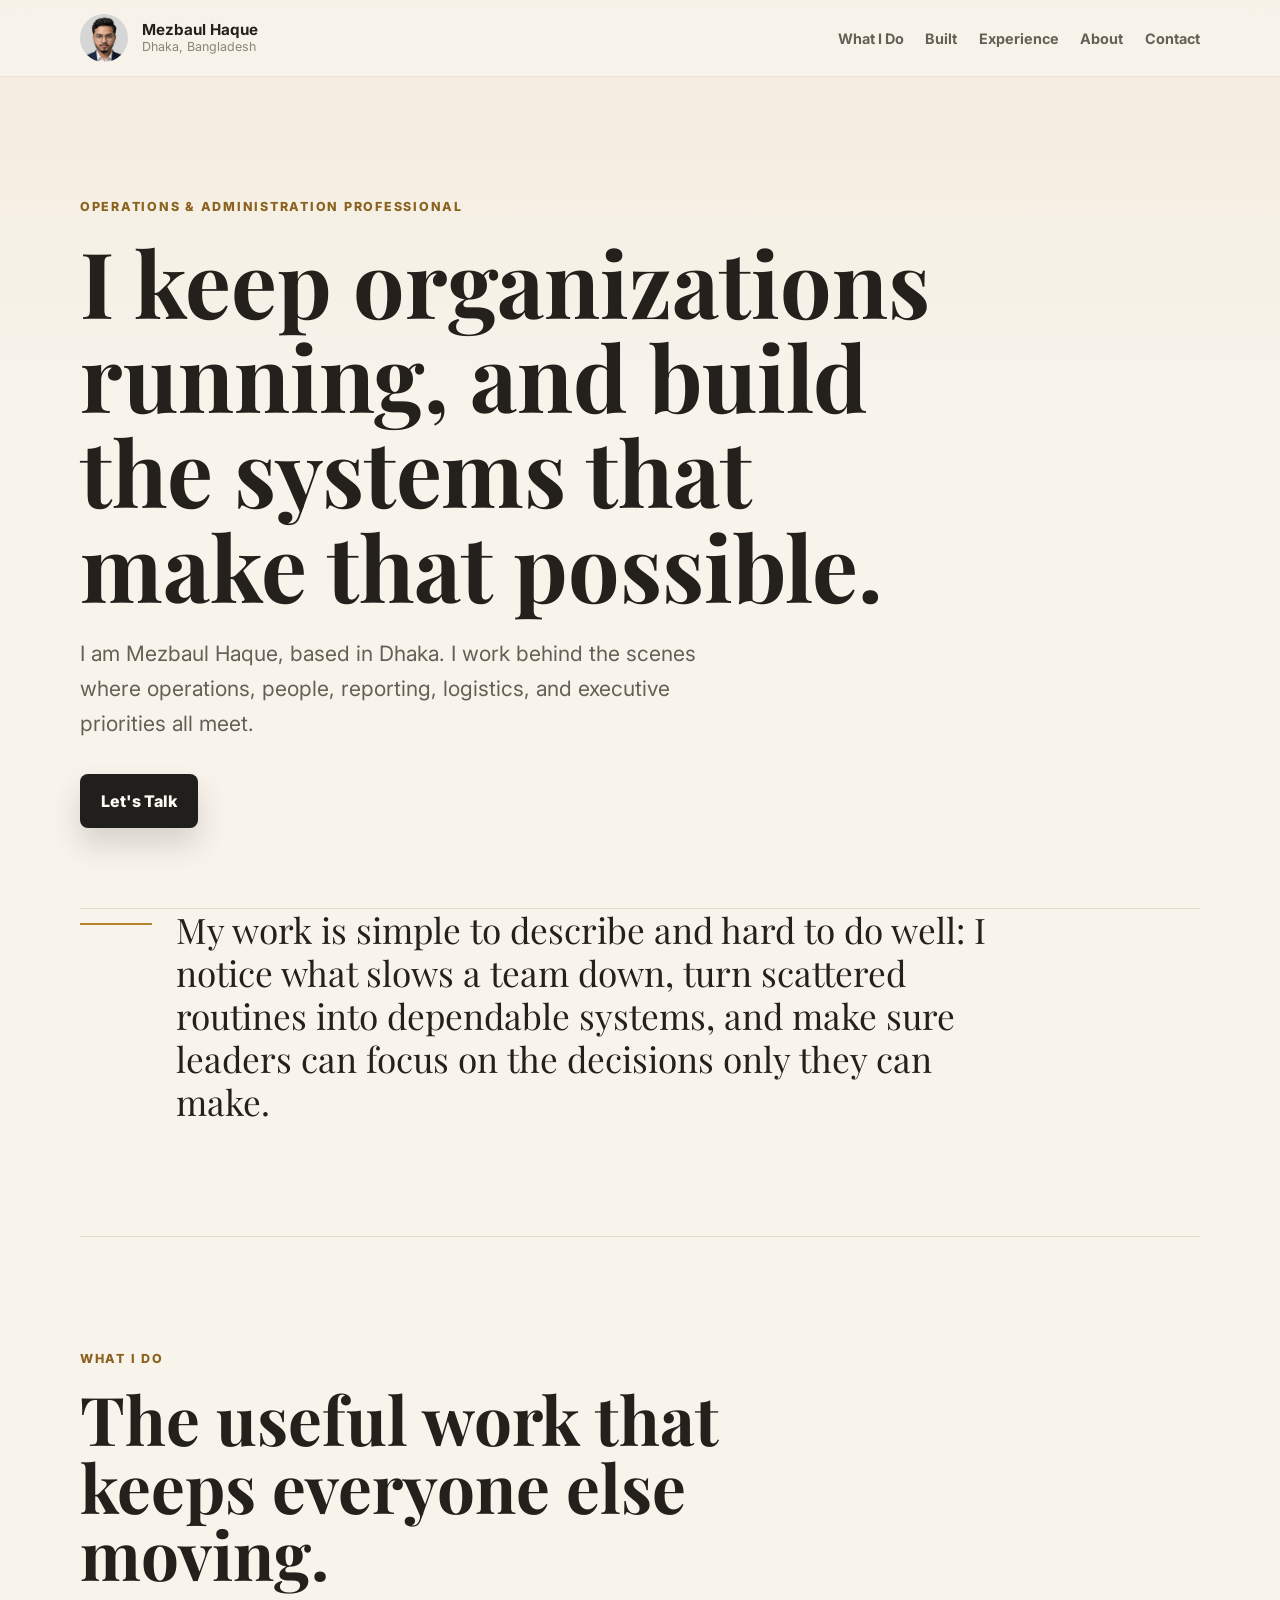
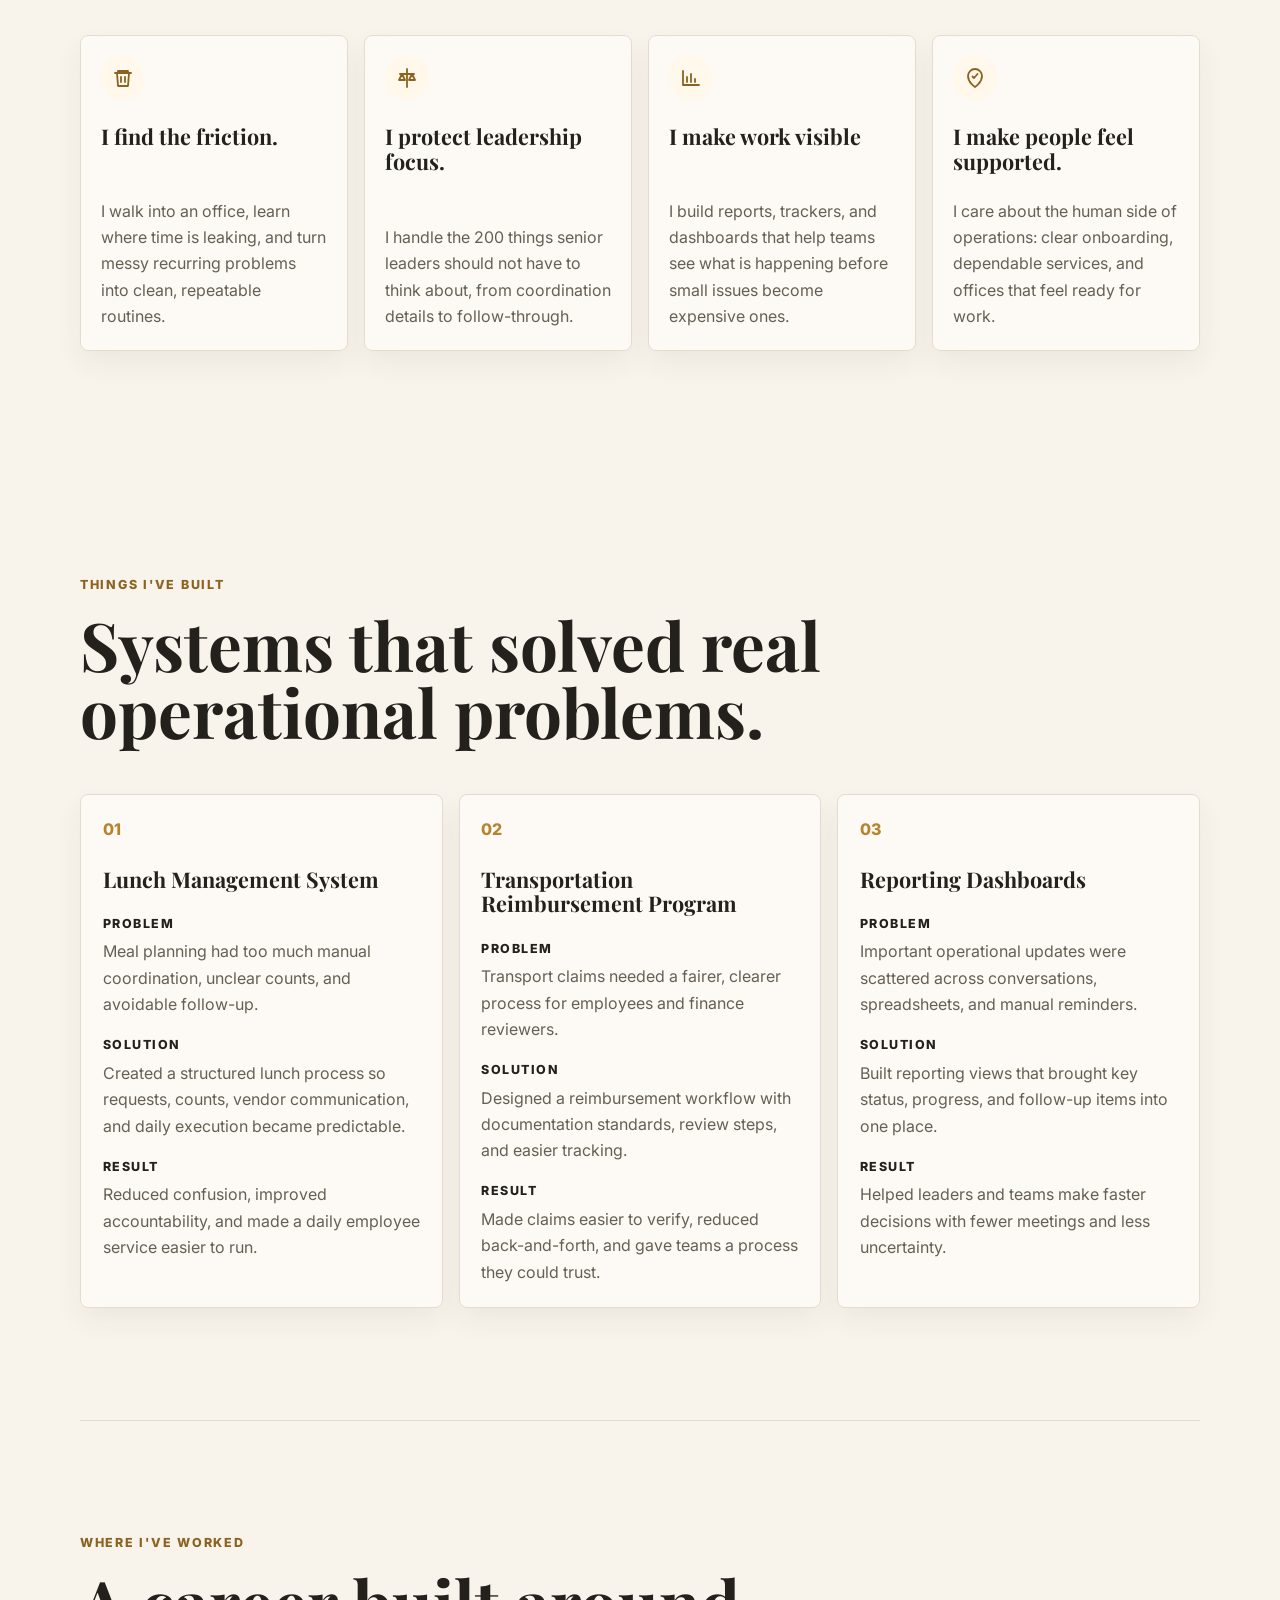
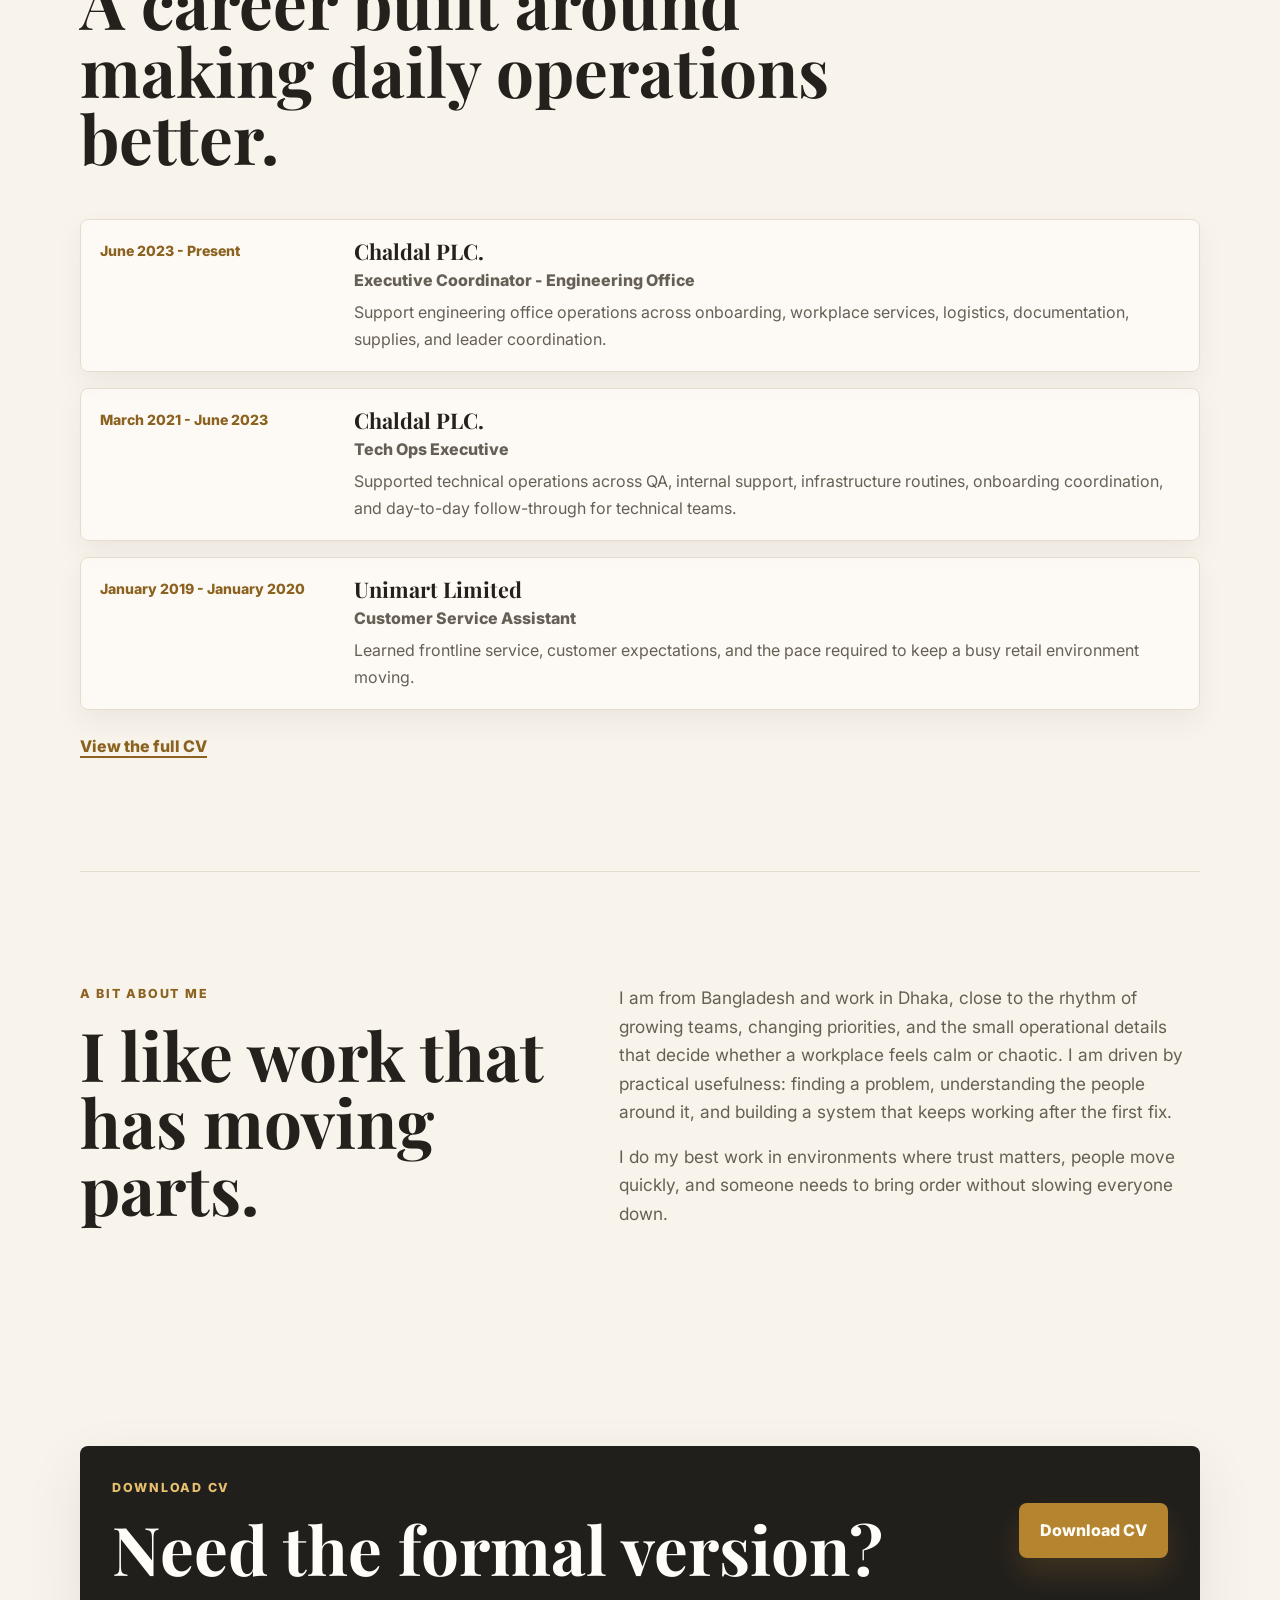
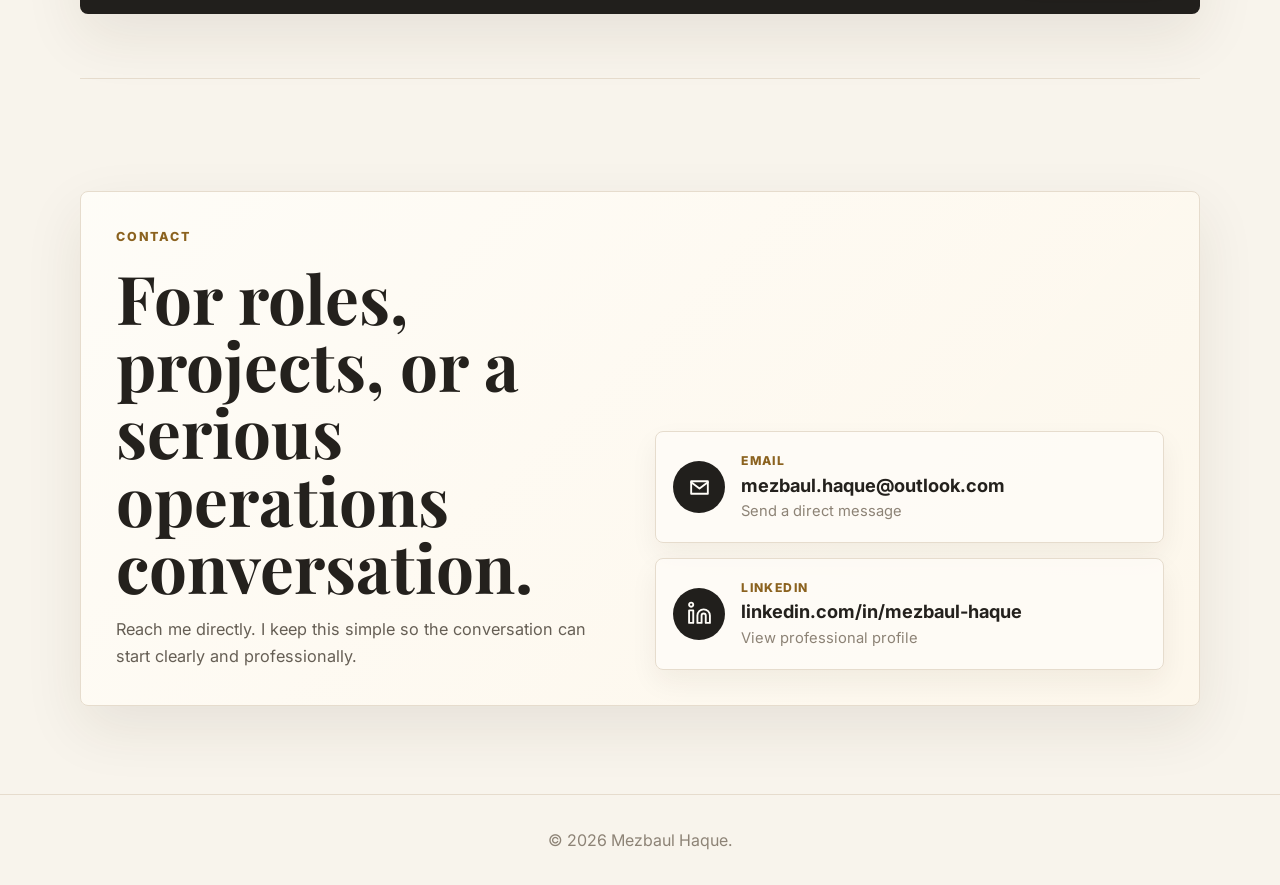
==== commit b3a47351: "update 6" ====
--- a/index.html
+++ b/index.html
@@ -128,7 +128,7 @@
           <div class="icon" aria-hidden="true">
             <svg viewBox="0 0 24 24"><path d="M4 19V5M4 19h16M8 16v-5M12 16V8M16 16v-3" fill="none" stroke="currentColor" stroke-width="1.8" stroke-linecap="round" stroke-linejoin="round"></path></svg>
           </div>
-          <h3>I make work visible.</h3>
+          <h3>I make work visible</h3>
           <p>I build reports, trackers, and dashboards that help teams see what is happening before small issues become expensive ones.</p>
         </article>
 
